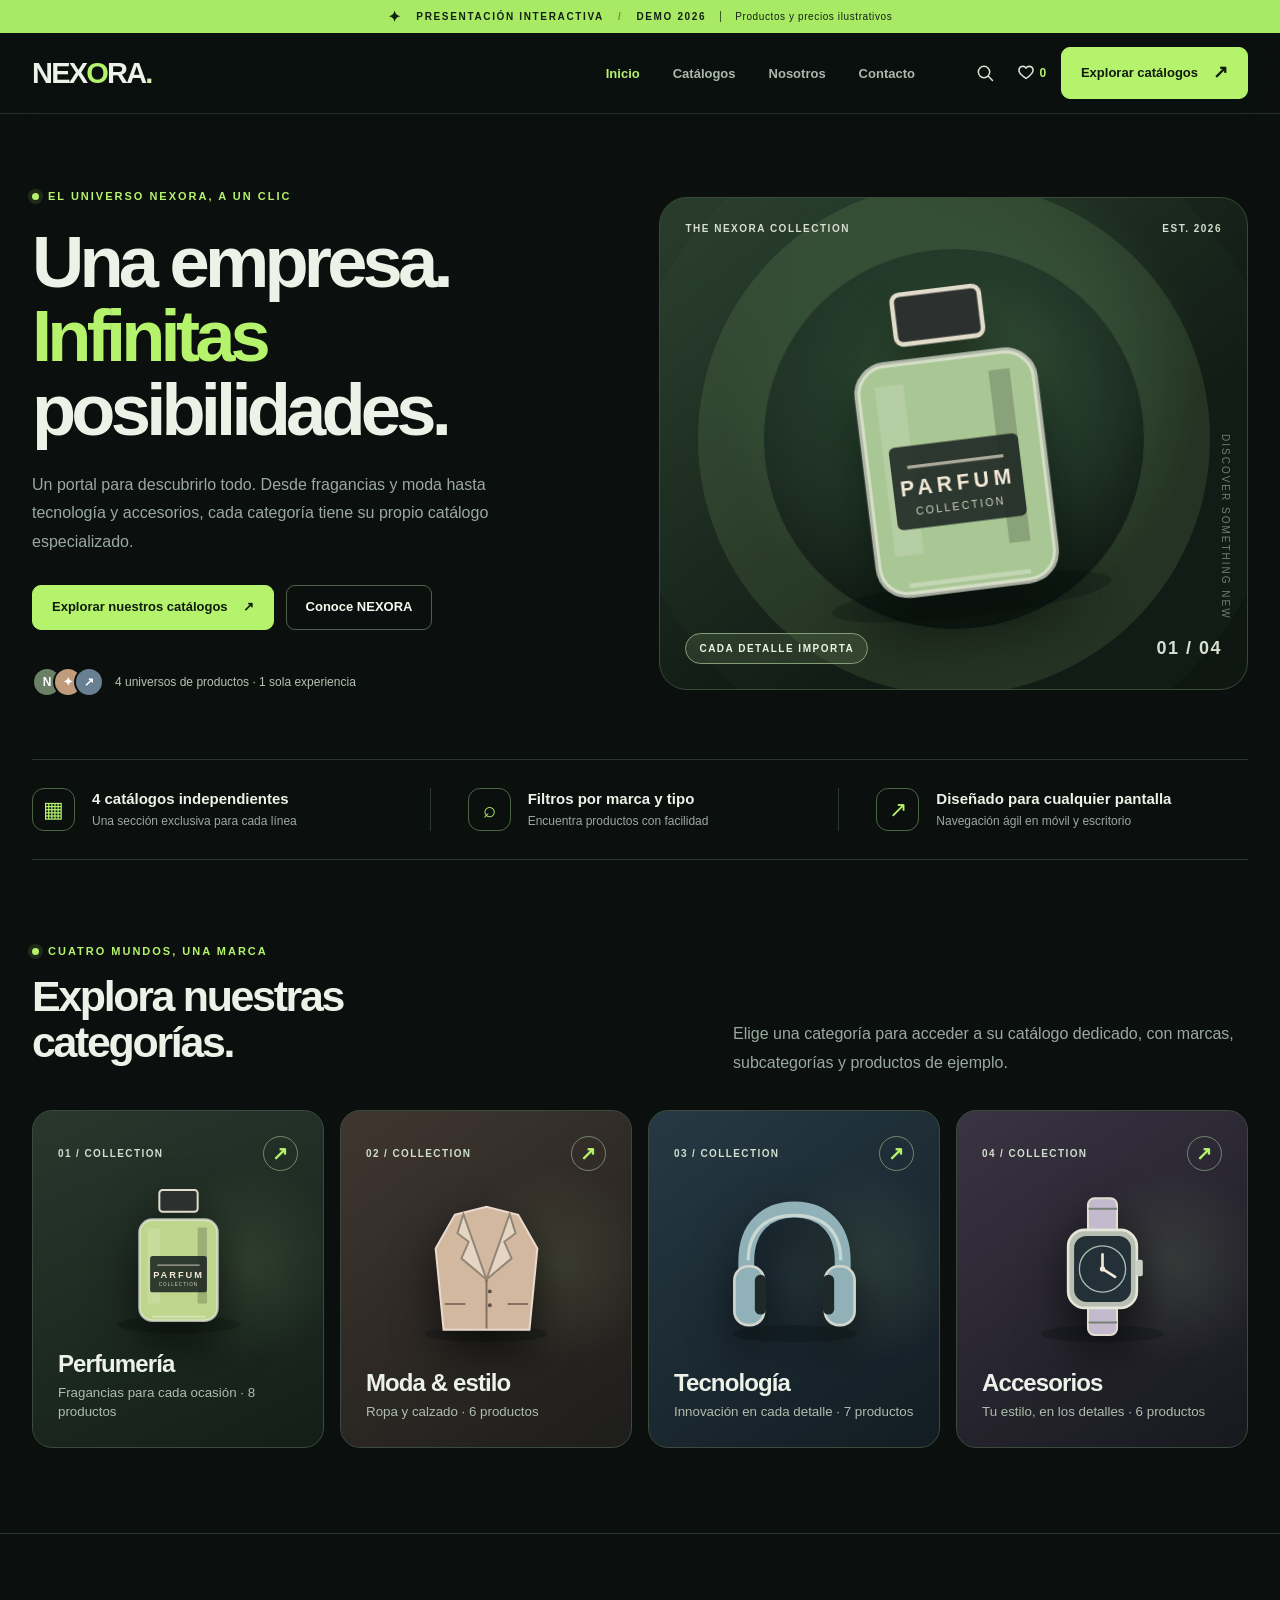
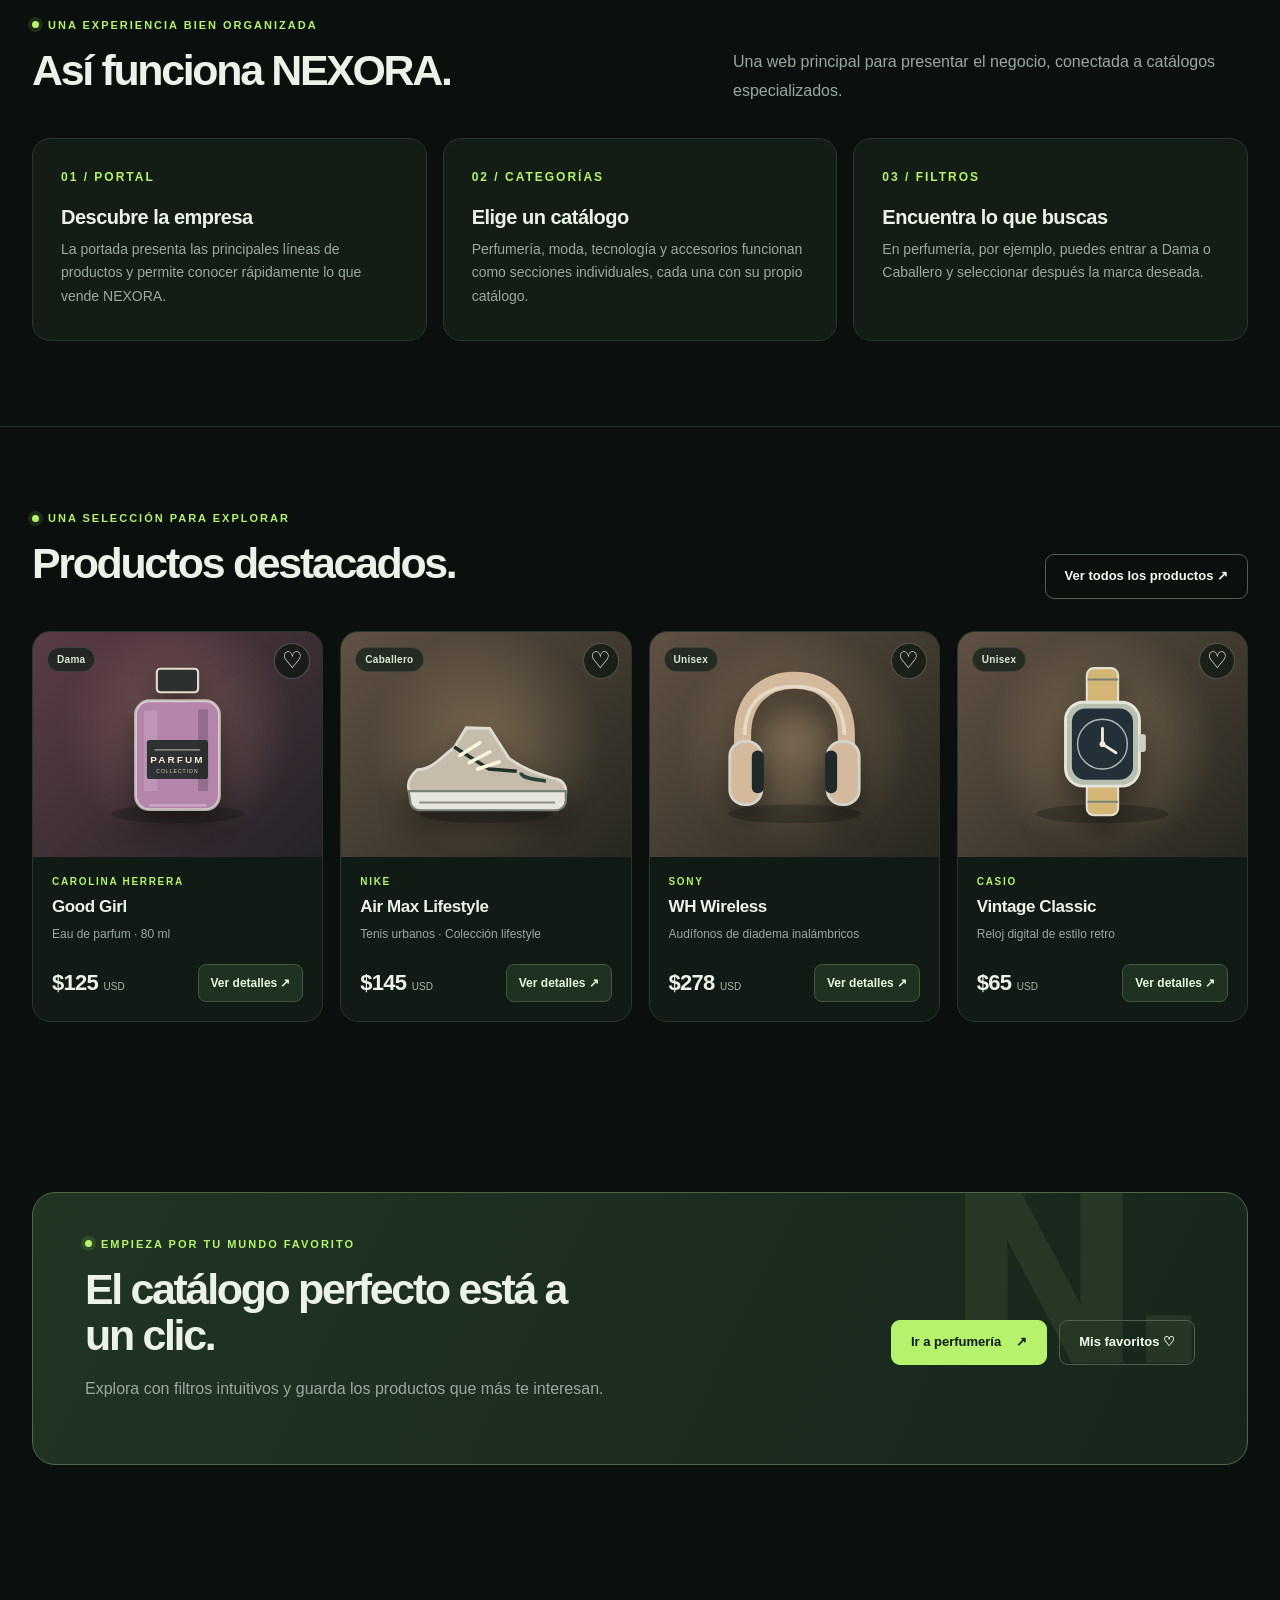
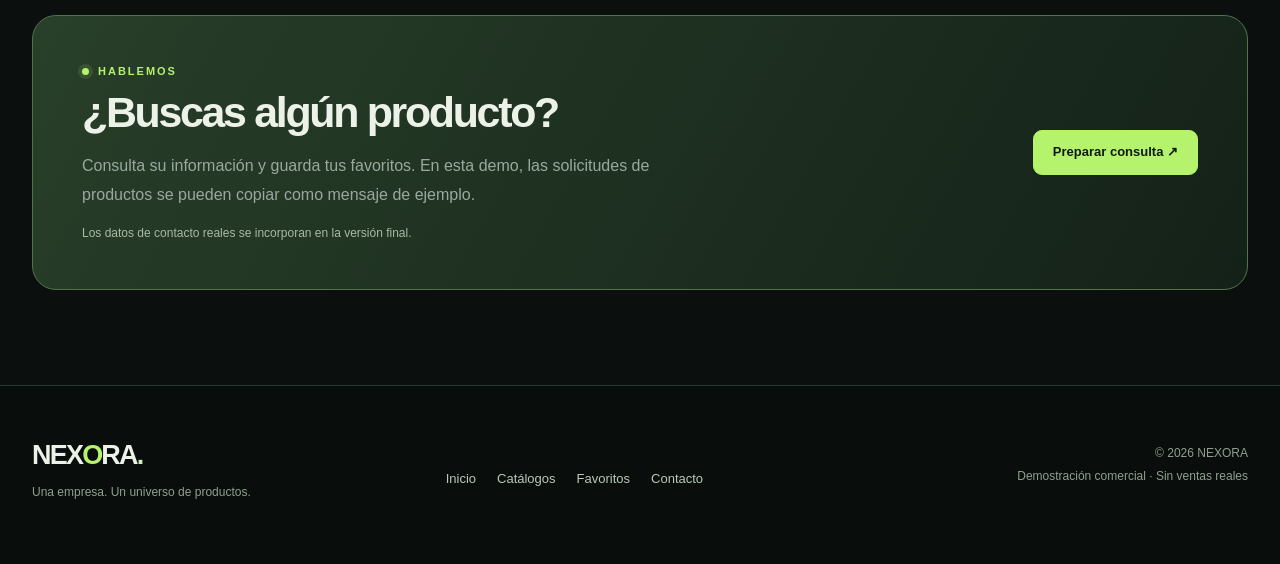
==== index.html @ bff8cf25 "Add files via upload" ====
<!doctype html>
<html lang="es">
<head>
  <meta charset="utf-8" />
  <meta name="viewport" content="width=device-width, initial-scale=1" />
  <meta name="theme-color" content="#0c1110" />
  <meta name="description" content="NEXORA: portal empresarial y catálogos independientes por categoría, marca y público." />
  <title>NEXORA — Portal empresarial y catálogos</title>
  <link rel="stylesheet" href="styles.css" />
</head>
<body>
  <div class="demo-ribbon"><span class="demo-spark">✦</span> PRESENTACIÓN INTERACTIVA <span class="demo-sep">/</span> DEMO 2026 <span class="demo-tag">Productos y precios ilustrativos</span></div>
  <header class="site-header">
    <div class="container header-inner">
      <a class="brand" href="#/inicio" aria-label="Nexora, ir al inicio">NEX<span>O</span>RA<span class="brand-dot">.</span></a>
      <nav class="desktop-nav" aria-label="Navegación principal">
        <a href="#/inicio" data-nav="inicio">Inicio</a>
        <a href="#/inicio/categorias" data-nav="categorias">Catálogos</a>
        <a href="#/inicio/nosotros" data-nav="nosotros">Nosotros</a>
        <a href="#/inicio/contacto" data-nav="contacto">Contacto</a>
      </nav>
      <div class="header-actions">
        <a class="icon-action search-action" href="#/buscar" title="Buscar productos" aria-label="Buscar en todos los catálogos"><svg viewBox="0 0 24 24"><circle cx="10.8" cy="10.8" r="6.8"/><path d="m16 16 5 5"/></svg></a>
        <a class="favorites-action" href="#/favoritos" title="Ver favoritos" aria-label="Ver favoritos"><svg viewBox="0 0 24 24"><path d="M20.5 8.6c0 4.1-8.5 10-8.5 10s-8.5-5.9-8.5-10a4.65 4.65 0 0 1 8.5-2.45 4.65 4.65 0 0 1 8.5 2.45Z"/></svg><span id="favCounter">0</span></a>
        <a class="header-cta" href="#/inicio/categorias">Explorar catálogos <span>↗</span></a>
        <button class="menu-toggle" id="menuToggle" aria-label="Abrir menú" aria-expanded="false"><span></span><span></span><span></span></button>
      </div>
    </div>
    <nav id="mobileNav" class="mobile-nav" aria-label="Menú móvil" hidden>
      <a href="#/inicio">Inicio</a><a href="#/inicio/categorias">Catálogos</a><a href="#/buscar">Buscar productos</a><a href="#/favoritos">Favoritos</a><a href="#/inicio/nosotros">Nosotros</a><a href="#/inicio/contacto">Contacto</a>
    </nav>
  </header>
  <main id="app" aria-live="polite"></main>
  <footer class="site-footer"><div class="container footer-inner"><div><a class="brand footer-brand" href="#/inicio">NEX<span>O</span>RA<span class="brand-dot">.</span></a><p>Una empresa. Un universo de productos.</p></div><div class="footer-links"><a href="#/inicio">Inicio</a><a href="#/inicio/categorias">Catálogos</a><a href="#/favoritos">Favoritos</a><a href="#/inicio/contacto">Contacto</a></div><div class="footer-copy">© 2026 NEXORA<br>Demostración comercial · Sin ventas reales</div></div></footer>
  <div class="modal-backdrop" id="modalBackdrop" hidden><div class="dialog" id="dialog" role="dialog" aria-modal="true" aria-labelledby="modalTitle"><button id="modalClose" class="modal-close" aria-label="Cerrar ventana">×</button><div id="modalContent"></div></div></div>
  <div class="toast" id="toast" role="status" aria-live="polite"></div>
  <script src="app.js"></script>
</body>
</html>
---- styles.css ----
:root{--ink:#edf2e9;--muted:#9aa9a0;--bg:#0b100e;--surface:#111a15;--surface2:#18241c;--border:#29362c;--line:#354335;--lime:#b5f36c;--lime2:#cdfb96;--cream:#e7e3d4;--dark:#07100a;--radius:20px;--shadow:0 25px 70px rgba(0,0,0,.35)}
*{box-sizing:border-box}html{scroll-behavior:smooth}body{margin:0;min-width:300px;background:var(--bg);color:var(--ink);font-family:Inter,ui-sans-serif,-apple-system,BlinkMacSystemFont,"Segoe UI",Arial,sans-serif;-webkit-font-smoothing:antialiased}a{color:inherit;text-decoration:none}button,input,select{font:inherit}button{cursor:pointer}button:focus-visible,a:focus-visible,input:focus-visible,select:focus-visible{outline:2px solid var(--lime);outline-offset:3px}svg{display:block}button{touch-action:manipulation}.container{width:min(100% - 64px,1260px);margin-inline:auto}#app{min-height:64vh}.demo-ribbon{height:33px;display:flex;gap:14px;align-items:center;justify-content:center;font-size:10px;letter-spacing:1.65px;font-weight:800;background:#a9ea64;color:#142016}.demo-spark{font-size:15px}.demo-sep{opacity:.45}.demo-tag{font-weight:500;letter-spacing:.6px;border-left:1px solid #365b21;padding-left:14px}.site-header{position:sticky;top:0;z-index:30;border-bottom:1px solid #233126;background:#0b100ef0;backdrop-filter:blur(24px)}.header-inner{height:80px;display:flex;align-items:center;gap:54px}.brand{font-size:29px;font-weight:900;letter-spacing:-1.8px;white-space:nowrap;line-height:1}.brand span{color:var(--lime)}.brand .brand-dot{color:#d4efb5}.desktop-nav{display:flex;align-items:center;gap:33px;margin-left:auto}.desktop-nav a{font-size:13px;color:#abb8ad;font-weight:590;transition:.2s}.desktop-nav a:hover,.desktop-nav a.active{color:var(--lime)}.header-actions{display:flex;gap:14px;align-items:center}.icon-action,.favorites-action{display:flex;align-items:center;justify-content:center;gap:4px;min-width:32px;height:37px;border:0;background:transparent}.icon-action svg,.favorites-action svg{width:20px;height:20px;fill:none;stroke:#d9e5d6;stroke-width:1.8;stroke-linecap:round;stroke-linejoin:round}.favorites-action span{font-size:12px;color:var(--lime);font-weight:700}.header-cta,.btn{display:inline-flex;align-items:center;justify-content:center;gap:15px;border-radius:9px;background:var(--lime);border:1px solid var(--lime);padding:13px 19px;color:#101a0d;font-size:13px;font-weight:760;transition:transform .2s,background .2s,border-color .2s;line-height:1.3;white-space:nowrap}.header-cta:hover,.btn:hover{transform:translateY(-2px);background:var(--lime2)}.header-cta span{font-size:18px}.btn.dark,.btn.outline{background:transparent;border-color:#51604e;color:#f4faef}.btn.outline:hover,.btn.dark:hover{background:#1c2a20;border-color:#81a661}.btn.small{padding:10px 12px;font-size:12px;gap:8px}.btn.full{width:100%}.menu-toggle{display:none;flex-direction:column;justify-content:center;gap:5px;background:none;border:0;width:38px;height:38px}.menu-toggle span{display:block;background:white;width:21px;height:2px}.mobile-nav{background:#111a15;border-top:1px solid var(--border);padding:6px 20px 18px}.mobile-nav[hidden],.modal-backdrop[hidden]{display:none!important}.mobile-nav a{display:block;padding:13px 10px;border-bottom:1px solid #253127;font-size:14px}
.eyebrow{display:flex;align-items:center;gap:9px;color:var(--lime);font-size:11px;letter-spacing:2px;font-weight:850;text-transform:uppercase}.eyebrow::before{content:"";width:7px;height:7px;border-radius:50%;background:var(--lime);box-shadow:0 0 0 4px #b5f36c1e}.display{font-size:clamp(48px,5.65vw,86px);line-height:1.025;letter-spacing:-4.8px;font-weight:770;margin:23px 0}.display em{font-style:normal;color:var(--lime)}.section-title{font-size:clamp(32px,3.35vw,51px);letter-spacing:-2.3px;line-height:1.07;font-weight:740;margin:17px 0 12px}.copy{color:var(--muted);line-height:1.8;font-size:16px}.btn-row{display:flex;flex-wrap:wrap;gap:12px;margin-top:28px}.section-heading{display:flex;justify-content:space-between;align-items:end;gap:30px;margin-bottom:32px}.section-heading p{max-width:515px;margin:0}.section-spacing{padding:85px 0}.section-divider{border-top:1px solid #26342a}.overline-label{letter-spacing:1.8px;text-transform:uppercase;font-size:10px;color:#b8c9b7;font-weight:800}
.hero{display:grid;grid-template-columns:1fr 1.03fr;gap:56px;align-items:center;min-height:645px;padding:74px 0 60px}.hero-copy .copy{max-width:500px}.hero-proof{display:flex;gap:11px;align-items:center;font-size:12px;color:#b5c3b2;margin-top:37px}.hero-proof .avatars{display:flex;padding-left:9px}.hero-proof .avatars b{display:grid;place-items:center;width:30px;height:30px;border:2px solid var(--bg);border-radius:100%;margin-left:-9px;background:#6c8068;color:white;font-size:12px}.hero-proof .avatars b:nth-child(2){background:#c09c7c}.hero-proof .avatars b:nth-child(3){background:#697f92}.hero-visual{position:relative;height:493px;border:1px solid #3a4a37;border-radius:28px;background:radial-gradient(circle at 51% 39%,#41613f 0,#253c2b 28%,transparent 57%),linear-gradient(143deg,#293d2d,#0e1712 66%);overflow:hidden}.hero-visual::before{content:"";position:absolute;width:380px;height:380px;border:1px solid #90ab7f33;border-radius:100%;left:50%;top:49%;transform:translate(-50%,-50%);box-shadow:0 0 0 65px #9dcc8020,0 0 0 140px #9dcc8007}.hero-toprow,.hero-bottomrow{position:absolute;z-index:3;display:flex;justify-content:space-between;left:25px;right:25px;align-items:center}.hero-toprow{top:25px}.hero-bottomrow{bottom:25px}.hero-toprow span,.hero-bottomrow span{font-size:10px;letter-spacing:1.5px;font-weight:750;color:#d7dfd0}.hero-visual .hero-art{position:absolute;width:74%;height:77%;top:13%;left:13%;filter:drop-shadow(0 29px 28px #0208049e);transform:rotate(-7deg)}.hero-art svg{height:100%;width:100%}.hero-sticker{padding:9px 13px;border-radius:100px;border:1px solid #829e78;background:#5a6f4c50;color:#e8f6e1!important}.hero-num{font-size:18px!important}.hero-vertical{position:absolute;right:16px;top:48%;writing-mode:vertical-rl;font-size:10px;letter-spacing:2px;color:#c3d5bd87}.statsbar{display:grid;grid-template-columns:repeat(3,1fr);border-top:1px solid var(--border);border-bottom:1px solid var(--border);padding:28px 0;gap:10px}.stat-item{display:flex;align-items:center;gap:17px;padding:0 27px;border-right:1px solid var(--border)}.stat-item:first-child{padding-left:0}.stat-item:last-child{border:0}.stat-icon{height:43px;width:43px;border:1px solid #4d6547;border-radius:12px;display:grid;place-items:center;color:var(--lime);font-size:22px;flex-shrink:0}.stat-item strong{display:block;font-size:15px;font-weight:760}.stat-item span{display:block;color:var(--muted);font-size:12px;line-height:1.5;margin-top:5px}
.category-grid{display:grid;grid-template-columns:repeat(4,1fr);gap:16px}.category-card{position:relative;display:flex;flex-direction:column;overflow:hidden;min-height:338px;background:linear-gradient(155deg,#28382d,#131e17);border:1px solid #3b493e;border-radius:20px;text-align:left;padding:25px;color:var(--ink);transition:.25s}.category-card:hover{transform:translateY(-6px);border-color:#88af73;box-shadow:0 16px 35px #0005}.category-card .category-bg{position:absolute;right:-32px;top:46px;width:215px;height:215px;background:radial-gradient(circle,#b0d58b1f,transparent 65%)}.category-card .category-top{display:flex;justify-content:space-between;align-items:center;font-size:10px;letter-spacing:1.4px;color:#d1dfcc;font-weight:750;z-index:1}.category-card .category-top .corner{display:grid;place-items:center;height:35px;width:35px;border-radius:100%;border:1px solid #75866c;font-size:19px;color:var(--lime)}.category-card .category-art{position:relative;display:grid;place-items:center;flex:1;min-height:165px;filter:drop-shadow(0 17px 22px #0009)}.category-art svg{width:95%;max-height:170px;max-width:185px}.category-bottom{position:relative;z-index:1}.category-bottom strong{font-size:24px;letter-spacing:-.9px;display:block}.category-bottom small{color:#aebdad;display:block;margin-top:6px;line-height:1.4}.category-card[data-cat="moda"]{background:linear-gradient(145deg,#403630,#1d1d1b)}.category-card[data-cat="tecnologia"]{background:linear-gradient(145deg,#263944,#121c22)}.category-card[data-cat="accesorios"]{background:linear-gradient(145deg,#3a3343,#17191e)}
.steps-grid{display:grid;grid-template-columns:repeat(3,1fr);gap:16px}.step-card{padding:28px 28px 31px;background:#131d16;border:1px solid var(--border);border-radius:18px}.step-number{font-size:12px;letter-spacing:2px;color:var(--lime);font-weight:800}.step-card h3{font-size:20px;margin:21px 0 9px;letter-spacing:-.5px}.step-card p{color:var(--muted);font-size:14px;line-height:1.7;margin:0}.feature-strip{display:grid;grid-template-columns:1fr 1fr;align-items:center;gap:30px;background:linear-gradient(116deg,#213523,#17251b);border:1px solid #4d6847;border-radius:23px;padding:45px 52px;position:relative;overflow:hidden}.feature-strip::after{content:'N.';position:absolute;right:4%;top:-60px;font-size:250px;font-weight:950;color:#d0ff9213;pointer-events:none}.feature-strip .section-title{max-width:510px;position:relative;z-index:1}.feature-strip .copy{position:relative;z-index:1}.feature-strip .btn-row{position:relative;z-index:1;justify-content:flex-end}
.product-grid{display:grid;grid-template-columns:repeat(4,minmax(0,1fr));gap:17px}.product-card{display:flex;flex-direction:column;min-width:0;background:var(--surface);border:1px solid #27382b;border-radius:18px;overflow:hidden;transition:.22s}.product-card:hover{transform:translateY(-4px);border-color:#658558}.product-visual{position:relative;display:grid;place-items:center;height:225px;background:radial-gradient(circle at 50% 42%,#4f68504a 0%,transparent 58%),linear-gradient(135deg,#26382b,#171f1a);overflow:hidden}.product-visual[data-tone="rose"]{background:radial-gradient(circle at 50% 42%,#bc887e66,transparent 60%),linear-gradient(135deg,#5a3c43,#252329)}.product-visual[data-tone="sand"]{background:radial-gradient(circle at 50% 50%,#dfbb8b55,transparent 63%),linear-gradient(135deg,#605143,#282820)}.product-visual[data-tone="blue"]{background:radial-gradient(circle at 50% 45%,#7dabc366,transparent 60%),linear-gradient(135deg,#344e5f,#1b282f)}.product-visual[data-tone="violet"]{background:radial-gradient(circle at 50% 45%,#b6a0cc66,transparent 60%),linear-gradient(135deg,#4c425e,#24222e)}.product-visual[data-tone="graphite"]{background:radial-gradient(circle at 50% 45%,#8b9b9c55,transparent 60%),linear-gradient(135deg,#3a4545,#1a2223)}.product-visual svg{width:75%;height:79%;filter:drop-shadow(0 14px 14px #0007);transition:transform .25s}.product-card:hover .product-visual svg{transform:scale(1.055) rotate(-2deg)}.product-badge{position:absolute;left:14px;top:15px;padding:6px 9px;border-radius:100px;background:#122019ba;color:#d7e8d1;border:1px solid #cde5b628;font-size:10px;font-weight:720;letter-spacing:.3px}.fav-button{position:absolute;right:12px;top:11px;background:#0c1510b6;color:white;border:1px solid #ffffff3b;width:36px;height:36px;border-radius:50%;display:grid;place-items:center;font-size:23px;line-height:1}.fav-button.active{color:var(--lime);border-color:var(--lime)}.product-details{padding:19px;display:flex;flex-direction:column;flex:1}.brand-label{font-size:10px;letter-spacing:1.7px;text-transform:uppercase;color:var(--lime);font-weight:800}.product-name{font-size:17px;font-weight:760;letter-spacing:-.4px;line-height:1.35;margin:9px 0 6px}.product-meta{font-size:12px;line-height:1.5;color:var(--muted);margin:0 0 15px}.product-bottom{display:flex;gap:12px;align-items:center;justify-content:space-between;margin-top:auto;padding-top:6px}.product-price{font-size:22px;letter-spacing:-.7px;font-weight:800;white-space:nowrap}.product-price small{font-size:10px;color:#a9b7a6;font-weight:500;letter-spacing:0}.detail-button{display:inline-flex;justify-content:center;align-items:center;gap:3px;border:1px solid #42573e;background:#1f3222;border-radius:8px;padding:11px 12px;color:#e5f7da;font-size:12px;font-weight:720}.detail-button:hover{background:#2c442d}
.catalog-layout{padding-top:27px;padding-bottom:90px}.breadcrumb{display:flex;align-items:center;gap:10px;font-size:12px;color:#aebdaa;margin-bottom:27px}.breadcrumb a{color:var(--lime)}.breadcrumb .slash{color:#586759}.catalog-hero{min-height:282px;padding:37px 45px;background:radial-gradient(circle at 78% 44%,#567c4845,transparent 32%),linear-gradient(110deg,#263d2a,#122018);border:1px solid #496447;border-radius:22px;display:flex;gap:22px;justify-content:space-between;align-items:center;overflow:hidden;position:relative}.catalog-hero[data-cat="moda"]{background:radial-gradient(circle at 78% 40%,#be9b7845,transparent 34%),linear-gradient(105deg,#493c36,#171c1a);border-color:#69534c}.catalog-hero[data-cat="tecnologia"]{background:radial-gradient(circle at 78% 40%,#80a8bc44,transparent 34%),linear-gradient(105deg,#2a4652,#151b22);border-color:#46616e}.catalog-hero[data-cat="accesorios"]{background:radial-gradient(circle at 78% 40%,#ada0cc44,transparent 34%),linear-gradient(105deg,#3b354a,#171c21);border-color:#545064}.catalog-hero .section-title{font-size:clamp(35px,4vw,57px);margin:16px 0}.catalog-hero .copy{margin:0;max-width:530px;font-size:14px}.catalog-hero .catalog-art{flex:0 0 33%;display:grid;place-items:center;height:220px;max-width:380px;filter:drop-shadow(0 14px 18px #0009)}.catalog-hero .catalog-art svg{height:100%;width:100%}.catalog-info{display:flex;justify-content:space-between;align-items:center;gap:20px;margin:30px 0 18px}.catalog-info h2{font-size:26px;letter-spacing:-.9px;margin:0}.catalog-info span{font-size:12px;color:var(--muted)}.genre-section{margin-top:31px}.genre-section h3{font-size:13px;letter-spacing:.8px;color:#d1dfcd;text-transform:uppercase;margin:0 0 14px}.genre-links{display:grid;grid-template-columns:repeat(3,1fr);gap:12px}.genre-link{border:1px solid #3d5140;background:#1c2a1f;border-radius:12px;padding:18px 21px;display:flex;align-items:center;justify-content:space-between;transition:.2s}.genre-link:hover{border-color:var(--lime);background:#26392a}.genre-link .big{font-size:17px;font-weight:740}.genre-link span:last-child{color:var(--lime);font-size:20px}.brand-chips{display:flex;gap:9px;flex-wrap:wrap;margin-bottom:29px}.brand-chips button{background:#17241b;border:1px solid #364936;border-radius:100px;padding:10px 15px;font-size:12px;color:#c7d4c5}.brand-chips button:hover,.brand-chips button.selected{border-color:var(--lime);color:var(--lime);background:#263924}.filter-panel{border:1px solid var(--border);background:#131d17;border-radius:16px;padding:21px;margin-bottom:24px}.filters-top{display:flex;justify-content:space-between;align-items:center;gap:10px;margin-bottom:16px}.filters-top strong{font-size:13px;letter-spacing:.25px}.text-button{background:transparent;border:0;color:var(--lime);font-size:12px;font-weight:760;padding:5px}.chip-row{display:flex;flex-wrap:wrap;gap:8px;margin-bottom:17px}.filter-chip{color:#c5d5c7;background:#1c2a20;border:1px solid #3b4c3e;border-radius:100px;padding:9px 16px;font-size:12px;font-weight:660}.filter-chip.active{background:var(--lime);color:#152113;border-color:var(--lime)}.filter-inputs{display:grid;grid-template-columns:minmax(190px,1.5fr) minmax(140px,1fr) minmax(145px,1fr) minmax(140px,1fr);gap:11px}.field{display:flex;flex-direction:column;gap:8px;min-width:0}.field label{font-size:10px;font-weight:800;letter-spacing:1.2px;text-transform:uppercase;color:#9eafa1}.field input,.field select{height:43px;padding:0 13px;min-width:0;width:100%;background:#0d1610;border:1px solid #344837;border-radius:9px;color:#f3f9f1;font-size:13px;outline:none}.field input:focus,.field select:focus{border-color:var(--lime)}.field input::placeholder{color:#78897a}.result-header{display:flex;align-items:center;justify-content:space-between;gap:15px;margin:25px 0 18px;font-size:13px;color:var(--muted)}.result-header strong{color:#e0f4d7}.result-header .label-preview{font-size:11px;letter-spacing:1px;text-transform:uppercase;color:#aebda7}.empty-state{grid-column:1/-1;text-align:center;border:1px dashed #4b6249;background:#131c16;border-radius:16px;padding:55px 25px}.empty-state .empty-icon{font-size:34px;color:var(--lime)}.empty-state h3{font-size:23px}.empty-state p{color:var(--muted);max-width:470px;margin:9px auto 23px;line-height:1.7}
.search-intro,.favs-intro{padding:48px 0 28px}.search-intro .section-title,.favs-intro .section-title{max-width:770px}.single-filter{max-width:600px;margin:27px 0 12px}.favorites-empty{margin-top:30px}.contact-block{padding:65px 0 95px}.contact-feature{background:linear-gradient(120deg,#283f29,#142118);border:1px solid #50734c;border-radius:24px;padding:49px;display:grid;grid-template-columns:1fr auto;align-items:center;gap:30px}.contact-feature .copy{max-width:600px}.contact-feature .section-title{margin-top:13px}.contact-footnote{margin-top:15px;font-size:12px;color:#a9b9a4}
.site-footer{background:#090d0b;border-top:1px solid var(--border);padding:56px 0 48px}.footer-inner{display:grid;grid-template-columns:1fr 1fr 1fr;gap:25px}.footer-brand{font-size:27px}.footer-inner p,.footer-copy{font-size:12px;color:#8fa091;line-height:1.9}.footer-links{display:flex;flex-wrap:wrap;gap:21px;align-content:center}.footer-links a{font-size:13px;color:#b9c9b7}.footer-links a:hover{color:var(--lime)}.footer-copy{text-align:right}
.modal-backdrop{position:fixed;inset:0;display:grid;place-items:center;background:rgba(0,0,0,.78);backdrop-filter:blur(8px);z-index:70;padding:20px}.dialog{position:relative;width:min(100%,760px);max-height:min(89vh,850px);overflow-y:auto;border-radius:22px;border:1px solid #526e4f;background:#152018;box-shadow:var(--shadow);padding:34px}.modal-close{position:absolute;top:12px;right:15px;border:0;background:#293e2b;color:white;border-radius:100%;font-size:24px;width:36px;height:36px;z-index:2}.modal-product{display:grid;grid-template-columns:1fr 1.1fr;gap:32px;align-items:center}.modal-product .product-visual{height:330px;border-radius:16px}.modal-product h2,.inquiry-modal h2{font-size:31px;letter-spacing:-1.2px;line-height:1.17;margin:12px 0}.modal-product .modal-price{font-size:30px;font-weight:850;margin:19px 0 13px}.modal-product .copy{font-size:13px}.modal-meta{font-size:13px;color:#c4d0c1;line-height:2}.modal-actions{display:flex;flex-wrap:wrap;gap:10px}.inquiry-modal{max-width:610px}.message-box{white-space:pre-line;background:#0c1610;border:1px solid #3c523e;padding:20px;border-radius:11px;color:#e4efe1;font-size:14px;line-height:1.7;margin:23px 0}.note{color:#9aa99c;font-size:12px;line-height:1.6}.toast{position:fixed;bottom:24px;left:50%;transform:translate(-50%,20px);background:#c3f58f;color:#1c2a12;font-size:13px;font-weight:750;padding:13px 20px;border-radius:10px;z-index:99;box-shadow:0 15px 36px #0008;opacity:0;pointer-events:none;transition:.25s;max-width:90vw;text-align:center}.toast.show{opacity:1;transform:translate(-50%,0)}
@media(max-width:1080px){.container{width:min(100% - 42px,1260px)}.header-inner{gap:24px}.desktop-nav{gap:17px}.hero{gap:28px}.hero-visual{height:425px}.category-grid{grid-template-columns:repeat(2,1fr)}.category-card{min-height:315px}.product-grid{grid-template-columns:repeat(3,minmax(0,1fr))}.filter-inputs{grid-template-columns:repeat(2,minmax(0,1fr))}}
@media(max-width:770px){.demo-ribbon{letter-spacing:1px;gap:9px}.demo-tag{display:none}.container{width:min(100% - 32px,1260px)}.header-inner{height:64px;gap:14px}.brand{font-size:25px}.desktop-nav,.header-cta{display:none}.header-actions{margin-left:auto;gap:11px}.menu-toggle{display:flex}.hero{grid-template-columns:1fr;padding:55px 0 40px;gap:35px;min-height:0}.display{font-size:clamp(48px,8vw,74px);letter-spacing:-2.9px}.hero-visual{height:345px}.hero-visual .hero-art{height:79%;width:66%;left:17%;top:12%}.hero-proof{margin-top:25px}.statsbar{grid-template-columns:1fr;gap:0;padding:7px 0}.stat-item{padding:13px 0;border-right:0;border-bottom:1px solid var(--border)}.stat-item:last-child{border-bottom:0}.section-spacing{padding:61px 0}.steps-grid{grid-template-columns:1fr}.section-heading{align-items:start;flex-direction:column;gap:8px}.product-grid{grid-template-columns:repeat(2,minmax(0,1fr))}.feature-strip{grid-template-columns:1fr;padding:31px}.feature-strip .btn-row{justify-content:flex-start}.catalog-hero{padding:30px 29px;min-height:260px}.catalog-hero .catalog-art{flex-basis:32%;height:160px}.genre-links{grid-template-columns:repeat(3,1fr)}.genre-link{padding:15px}.genre-link .big{font-size:14px}.footer-inner{grid-template-columns:1fr 1fr}.footer-copy{text-align:left}.contact-feature{grid-template-columns:1fr;padding:32px}.modal-product{gap:18px;grid-template-columns:1fr 1fr}}
@media(max-width:510px){.demo-ribbon{height:30px;font-size:9px}.header-actions .search-action{display:none}.hero{padding-top:46px}.display{font-size:clamp(42px,11vw,58px);letter-spacing:-2.6px}.hero .copy{font-size:14px}.hero-visual{height:300px;border-radius:19px}.hero-visual .hero-art{width:79%;left:11%}.hero-sticker{font-size:9px!important;padding:7px}.section-title{letter-spacing:-1.5px;font-size:32px}.category-grid{gap:10px}.category-card{padding:15px;min-height:255px;border-radius:14px}.category-card .category-art{min-height:132px}.category-art svg{max-height:132px}.category-bottom strong{font-size:19px}.category-bottom small{font-size:11px}.category-card .category-top{font-size:9px}.category-card .category-top .corner{height:29px;width:29px}.product-grid{gap:9px}.product-card{border-radius:13px}.product-visual{height:160px}.product-visual svg{width:83%;height:79%}.product-badge{left:8px;top:9px;font-size:9px;padding:5px 7px}.fav-button{right:8px;top:8px;width:30px;height:30px;font-size:18px}.product-details{padding:12px}.product-name{font-size:14px;min-height:38px}.product-meta{font-size:11px;min-height:32px}.product-price{font-size:17px}.product-price small{font-size:9px}.product-bottom{align-items:stretch;flex-direction:column;gap:8px}.detail-button{padding:9px}.catalog-layout{padding-top:20px;padding-bottom:58px}.breadcrumb{margin-bottom:19px}.catalog-hero{min-height:210px;padding:22px;gap:5px}.catalog-hero .section-title{font-size:33px;letter-spacing:-1.5px}.catalog-hero .copy{font-size:12px;line-height:1.6}.catalog-hero .catalog-art{height:120px;flex-basis:27%}.genre-links{grid-template-columns:1fr;gap:7px}.genre-link{padding:12px 16px}.filter-panel{padding:14px}.filter-inputs{gap:10px}.field input,.field select{font-size:12px;padding:0 9px}.chip-row{gap:6px}.filter-chip{padding:8px 11px;font-size:11px}.brand-chips{gap:6px}.brand-chips button{padding:9px 11px;font-size:11px}.dialog{padding:20px;max-height:90vh}.modal-product{grid-template-columns:1fr;gap:13px}.modal-product .product-visual{height:205px}.modal-product h2{font-size:26px}.modal-actions .btn{width:100%}.footer-inner{grid-template-columns:1fr;gap:16px}.footer-links{gap:15px}}
@media(prefers-reduced-motion:reduce){*,*::before,*::after{scroll-behavior:auto!important;animation-duration:.01ms!important;transition-duration:.01ms!important}}
/* En pantallas estrechas, los tres controles de perfumería deben apilarse sin desbordarse. */
@media(max-width:510px){.filter-inputs[style]{grid-template-columns:repeat(2,minmax(0,1fr))!important}.filter-inputs[style] .field:first-child{grid-column:1/-1}.catalog-info{align-items:flex-start}.catalog-info h2{flex:1}.catalog-info span{max-width:120px;text-align:right}.catalog-hero .catalog-art{min-width:95px}}
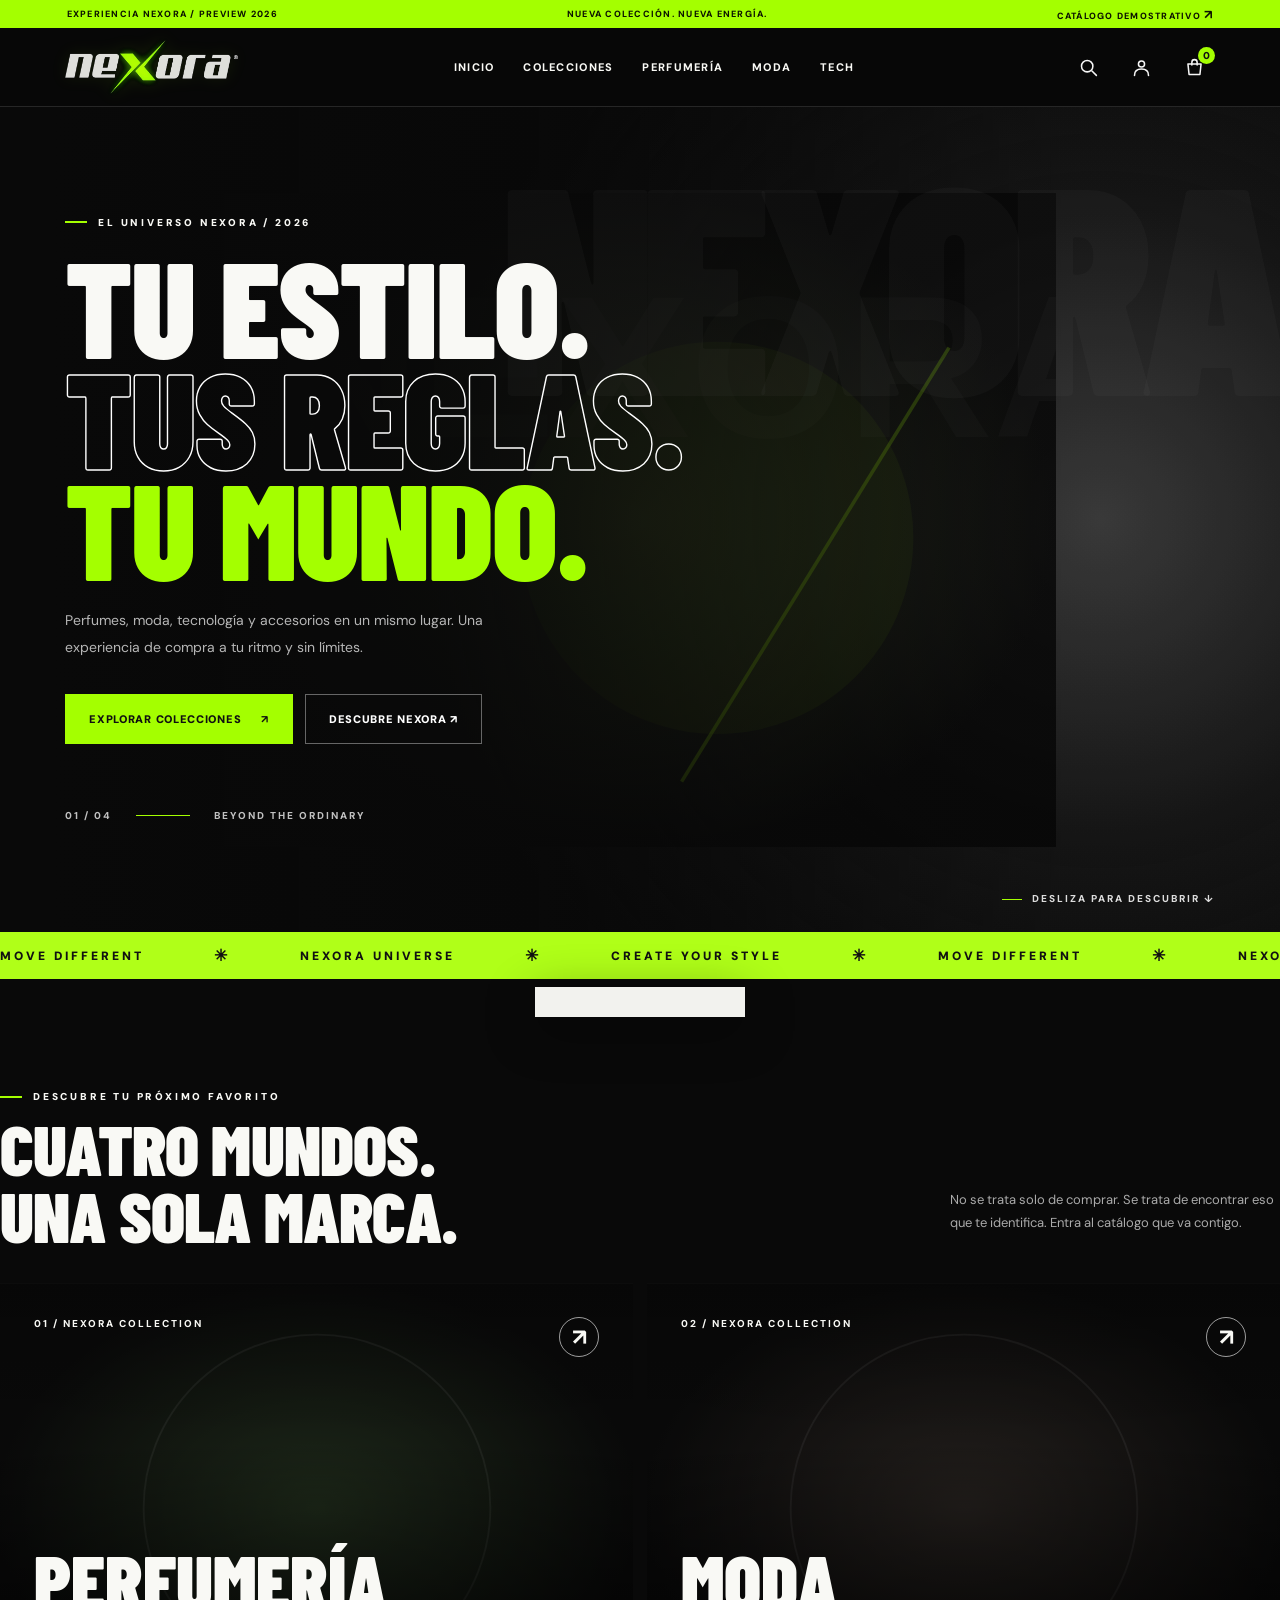
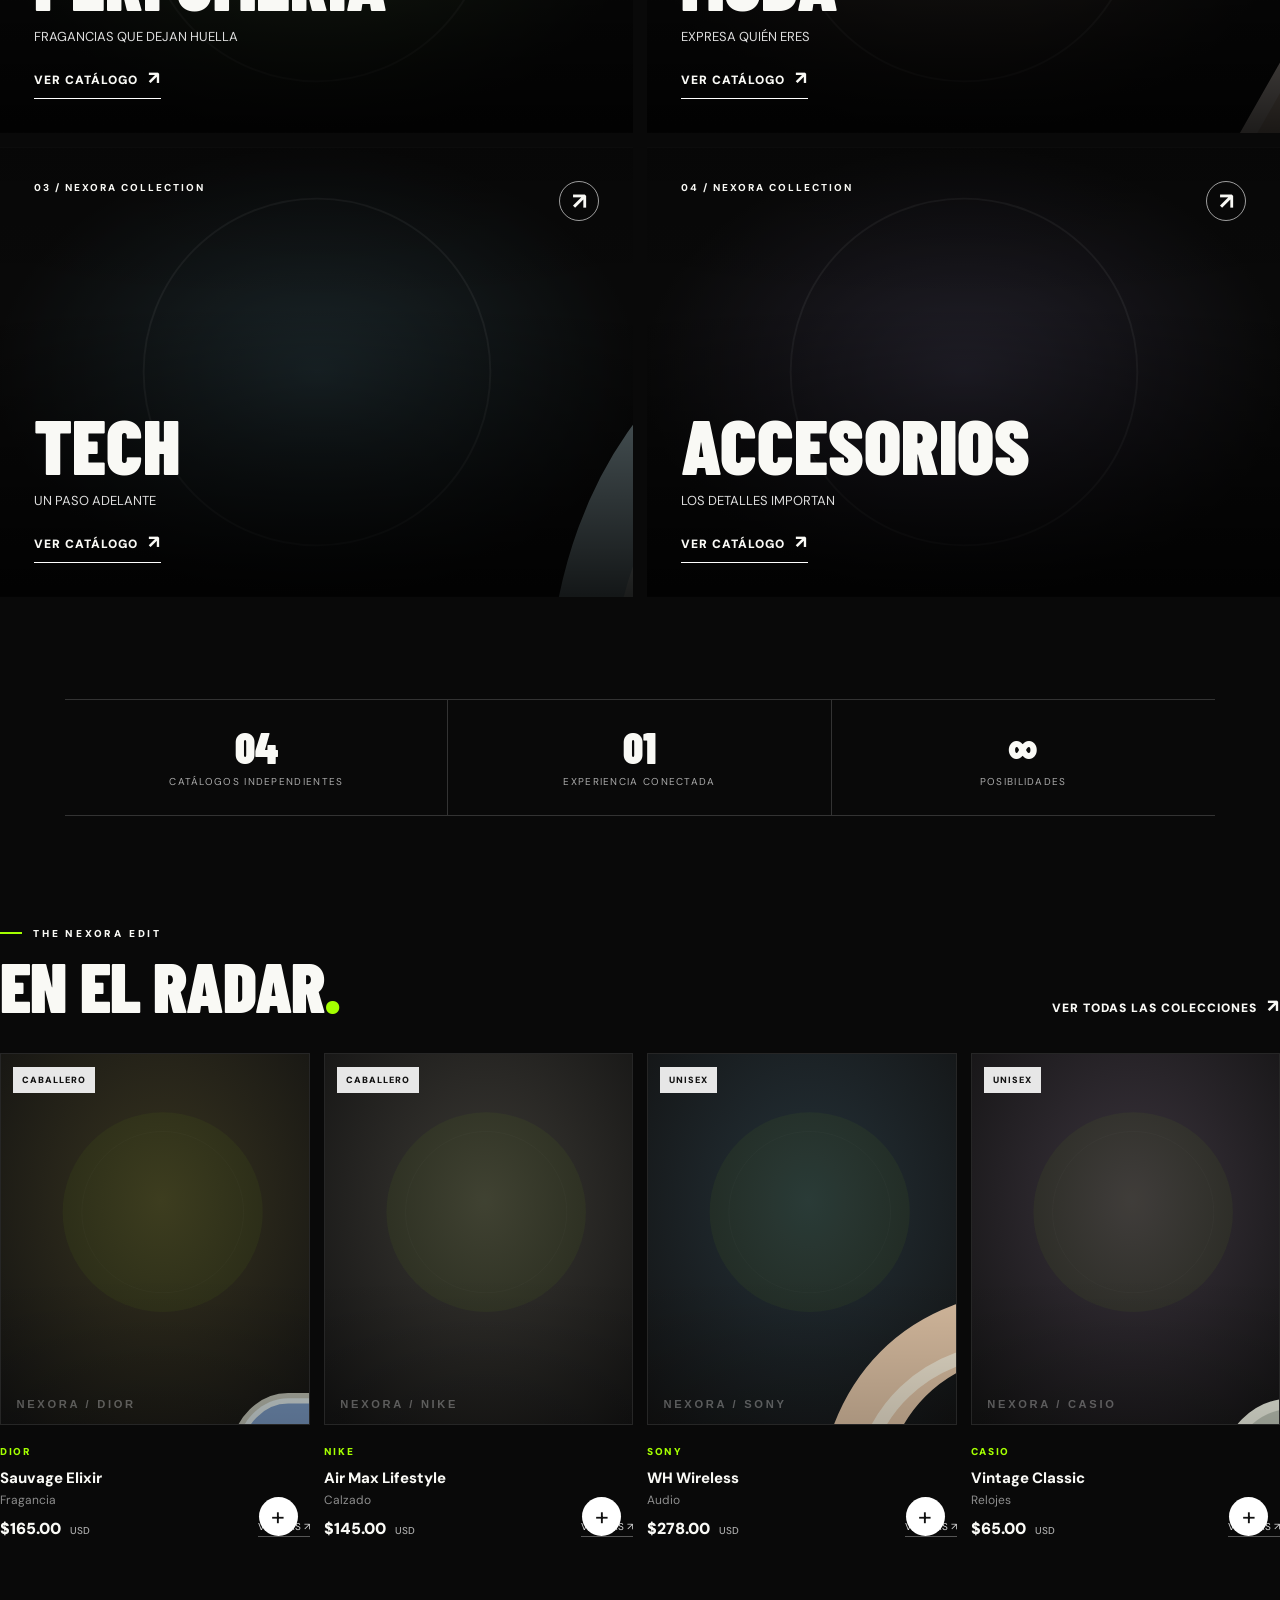
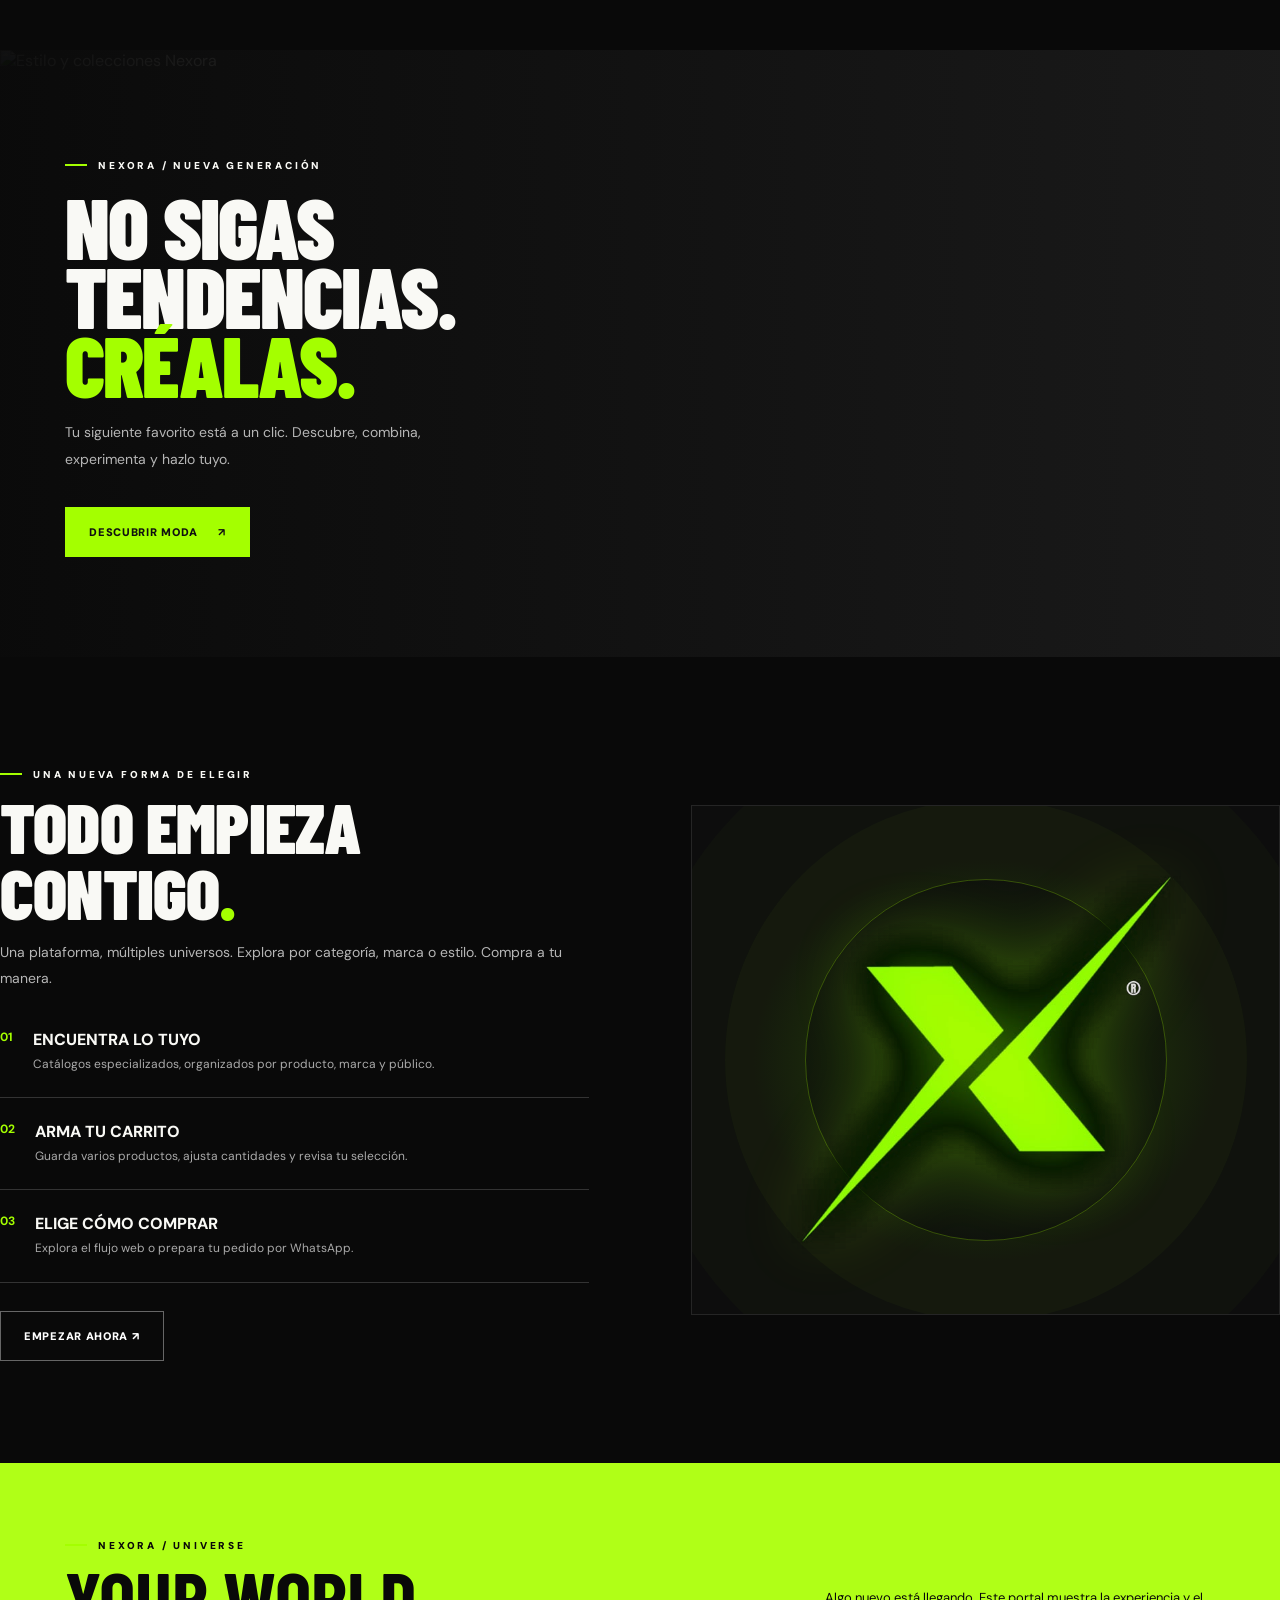
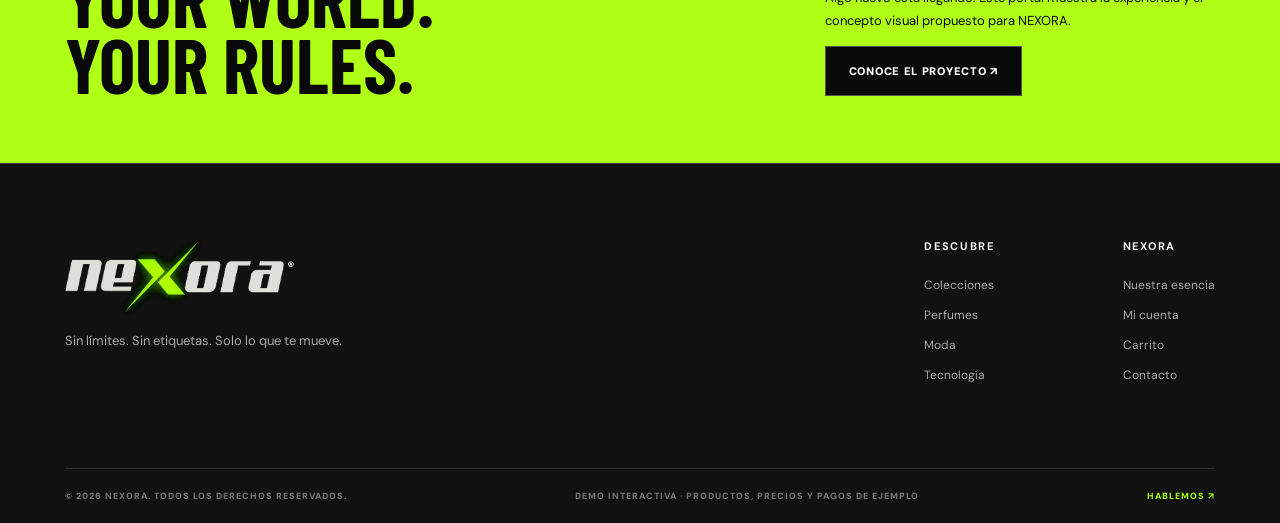
==== commit a0eee532: "Add files via upload" ====
--- a/index.html
+++ b/index.html
@@ -1,39 +1,19 @@
 <!doctype html>
-<html lang="es">
-<head>
-  <meta charset="utf-8" />
-  <meta name="viewport" content="width=device-width, initial-scale=1" />
-  <meta name="theme-color" content="#0c1110" />
-  <meta name="description" content="NEXORA: portal empresarial y catálogos independientes por categoría, marca y público." />
-  <title>NEXORA — Portal empresarial y catálogos</title>
-  <link rel="stylesheet" href="styles.css" />
-</head>
-<body>
-  <div class="demo-ribbon"><span class="demo-spark">✦</span> PRESENTACIÓN INTERACTIVA <span class="demo-sep">/</span> DEMO 2026 <span class="demo-tag">Productos y precios ilustrativos</span></div>
-  <header class="site-header">
-    <div class="container header-inner">
-      <a class="brand" href="#/inicio" aria-label="Nexora, ir al inicio">NEX<span>O</span>RA<span class="brand-dot">.</span></a>
-      <nav class="desktop-nav" aria-label="Navegación principal">
-        <a href="#/inicio" data-nav="inicio">Inicio</a>
-        <a href="#/inicio/categorias" data-nav="categorias">Catálogos</a>
-        <a href="#/inicio/nosotros" data-nav="nosotros">Nosotros</a>
-        <a href="#/inicio/contacto" data-nav="contacto">Contacto</a>
-      </nav>
-      <div class="header-actions">
-        <a class="icon-action search-action" href="#/buscar" title="Buscar productos" aria-label="Buscar en todos los catálogos"><svg viewBox="0 0 24 24"><circle cx="10.8" cy="10.8" r="6.8"/><path d="m16 16 5 5"/></svg></a>
-        <a class="favorites-action" href="#/favoritos" title="Ver favoritos" aria-label="Ver favoritos"><svg viewBox="0 0 24 24"><path d="M20.5 8.6c0 4.1-8.5 10-8.5 10s-8.5-5.9-8.5-10a4.65 4.65 0 0 1 8.5-2.45 4.65 4.65 0 0 1 8.5 2.45Z"/></svg><span id="favCounter">0</span></a>
-        <a class="header-cta" href="#/inicio/categorias">Explorar catálogos <span>↗</span></a>
-        <button class="menu-toggle" id="menuToggle" aria-label="Abrir menú" aria-expanded="false"><span></span><span></span><span></span></button>
-      </div>
-    </div>
-    <nav id="mobileNav" class="mobile-nav" aria-label="Menú móvil" hidden>
-      <a href="#/inicio">Inicio</a><a href="#/inicio/categorias">Catálogos</a><a href="#/buscar">Buscar productos</a><a href="#/favoritos">Favoritos</a><a href="#/inicio/nosotros">Nosotros</a><a href="#/inicio/contacto">Contacto</a>
-    </nav>
-  </header>
-  <main id="app" aria-live="polite"></main>
-  <footer class="site-footer"><div class="container footer-inner"><div><a class="brand footer-brand" href="#/inicio">NEX<span>O</span>RA<span class="brand-dot">.</span></a><p>Una empresa. Un universo de productos.</p></div><div class="footer-links"><a href="#/inicio">Inicio</a><a href="#/inicio/categorias">Catálogos</a><a href="#/favoritos">Favoritos</a><a href="#/inicio/contacto">Contacto</a></div><div class="footer-copy">© 2026 NEXORA<br>Demostración comercial · Sin ventas reales</div></div></footer>
-  <div class="modal-backdrop" id="modalBackdrop" hidden><div class="dialog" id="dialog" role="dialog" aria-modal="true" aria-labelledby="modalTitle"><button id="modalClose" class="modal-close" aria-label="Cerrar ventana">×</button><div id="modalContent"></div></div></div>
-  <div class="toast" id="toast" role="status" aria-live="polite"></div>
-  <script src="app.js"></script>
-</body>
-</html>
+<html lang="es"><head>
+<meta charset="UTF-8"><meta name="viewport" content="width=device-width, initial-scale=1"><meta name="theme-color" content="#080808">
+<meta name="description" content="NEXORA · Un universo de productos. Perfumería, moda, tecnología y accesorios en una experiencia premium.">
+<meta property="og:title" content="NEXORA | Un universo. Tu estilo."><meta property="og:description" content="Explora nuestras colecciones y catálogos especializados.">
+<link rel="icon" href="assets/favicon.png" type="image/png"><link rel="preconnect" href="https://fonts.googleapis.com"><link rel="preconnect" href="https://fonts.gstatic.com" crossorigin>
+<link href="https://fonts.googleapis.com/css2?family=Barlow+Condensed:wght@500;600;700;800;900&family=DM+Sans:wght@400;500;600;700;800&display=swap" rel="stylesheet">
+<link rel="stylesheet" href="/styles.css"><title>NEXORA | Beyond the Ordinary</title>
+</head><body>
+<div class="announcement"><span>EXPERIENCIA NEXORA / PREVIEW 2026</span><span class="announcement-center">NUEVA COLECCIÓN. NUEVA ENERGÍA.</span><span>CATÁLOGO DEMOSTRATIVO <b>↗</b></span></div>
+<header class="header" id="header"><div class="header-layout shell"><a class="logo-link" href="#/" aria-label="Nexora inicio"><img src="assets/nexora-logo.png" alt="NEXORA" class="main-logo"></a>
+<nav class="desktop-nav" aria-label="Navegación"><a href="#/">INICIO</a><a href="#/colecciones">COLECCIONES</a><a href="#/catalogo/perfumes">PERFUMERÍA</a><a href="#/catalogo/moda">MODA</a><a href="#/catalogo/tecnologia">TECH</a></nav>
+<div class="header-actions"><button class="icon-btn" data-action="search" aria-label="Buscar productos" title="Buscar"><svg viewBox="0 0 24 24"><circle cx="10.5" cy="10.5" r="6.5"/><path d="m16 16 5 5"/></svg></button><button class="icon-btn" data-action="account" aria-label="Mi cuenta" title="Mi cuenta"><svg viewBox="0 0 24 24"><circle cx="12" cy="8" r="3.5"/><path d="M4 21c0-5 3.5-7.2 8-7.2s8 2.2 8 7.2"/></svg></button><button class="icon-btn bag-btn" data-action="cart" aria-label="Abrir carrito" title="Carrito"><svg viewBox="0 0 24 24"><path d="M4.5 8h15l-1.3 12H5.8L4.5 8Z"/><path d="M9 9V6a3 3 0 0 1 6 0v3"/></svg><span class="cart-count" id="cartCount">0</span></button><button class="icon-btn mobile-trigger" data-action="menu" aria-label="Abrir menú"><svg viewBox="0 0 24 24"><path d="M3 7h18M3 12h18M3 17h18"/></svg></button></div></div>
+<div class="mobile-menu" id="mobileMenu" hidden><a href="#/">INICIO</a><a href="#/colecciones">COLECCIONES</a><a href="#/catalogo/perfumes">PERFUMERÍA</a><a href="#/catalogo/moda">MODA</a><a href="#/catalogo/tecnologia">TECH</a><a href="#/catalogo/accesorios">ACCESORIOS</a><a href="#/cuenta">MI CUENTA</a></div></header>
+<main id="app" tabindex="-1"></main>
+<footer class="footer"><div class="shell"><div class="footer-top"><div><img class="footer-logo" src="assets/nexora-logo.png" alt="Nexora"><p>Sin límites. Sin etiquetas. Solo lo que te mueve.</p></div><div class="footer-links"><div><b>DESCUBRE</b><a href="#/colecciones">Colecciones</a><a href="#/catalogo/perfumes">Perfumes</a><a href="#/catalogo/moda">Moda</a><a href="#/catalogo/tecnologia">Tecnología</a></div><div><b>NEXORA</b><a href="#/sobre-nosotros">Nuestra esencia</a><a href="#/cuenta">Mi cuenta</a><a href="#/carrito">Carrito</a><a href="#/contacto">Contacto</a></div></div></div><div class="footer-bottom"><span>© 2026 NEXORA. TODOS LOS DERECHOS RESERVADOS.</span><span>DEMO INTERACTIVA · PRODUCTOS, PRECIOS Y PAGOS DE EJEMPLO</span><a href="#/contacto">HABLEMOS ↗</a></div></div></footer>
+<div class="overlay" id="overlay" hidden></div><aside class="drawer" id="drawer" aria-modal="true" role="dialog" aria-label="Panel" aria-hidden="true"><div id="drawerContent"></div></aside>
+<div id="toast" class="toast" role="status" aria-live="polite"></div>
+<script src="/app.js" defer></script></body></html>
--- a/styles.css
+++ b/styles.css
@@ -1,17 +1,15 @@
-:root{--ink:#edf2e9;--muted:#9aa9a0;--bg:#0b100e;--surface:#111a15;--surface2:#18241c;--border:#29362c;--line:#354335;--lime:#b5f36c;--lime2:#cdfb96;--cream:#e7e3d4;--dark:#07100a;--radius:20px;--shadow:0 25px 70px rgba(0,0,0,.35)}
-*{box-sizing:border-box}html{scroll-behavior:smooth}body{margin:0;min-width:300px;background:var(--bg);color:var(--ink);font-family:Inter,ui-sans-serif,-apple-system,BlinkMacSystemFont,"Segoe UI",Arial,sans-serif;-webkit-font-smoothing:antialiased}a{color:inherit;text-decoration:none}button,input,select{font:inherit}button{cursor:pointer}button:focus-visible,a:focus-visible,input:focus-visible,select:focus-visible{outline:2px solid var(--lime);outline-offset:3px}svg{display:block}button{touch-action:manipulation}.container{width:min(100% - 64px,1260px);margin-inline:auto}#app{min-height:64vh}.demo-ribbon{height:33px;display:flex;gap:14px;align-items:center;justify-content:center;font-size:10px;letter-spacing:1.65px;font-weight:800;background:#a9ea64;color:#142016}.demo-spark{font-size:15px}.demo-sep{opacity:.45}.demo-tag{font-weight:500;letter-spacing:.6px;border-left:1px solid #365b21;padding-left:14px}.site-header{position:sticky;top:0;z-index:30;border-bottom:1px solid #233126;background:#0b100ef0;backdrop-filter:blur(24px)}.header-inner{height:80px;display:flex;align-items:center;gap:54px}.brand{font-size:29px;font-weight:900;letter-spacing:-1.8px;white-space:nowrap;line-height:1}.brand span{color:var(--lime)}.brand .brand-dot{color:#d4efb5}.desktop-nav{display:flex;align-items:center;gap:33px;margin-left:auto}.desktop-nav a{font-size:13px;color:#abb8ad;font-weight:590;transition:.2s}.desktop-nav a:hover,.desktop-nav a.active{color:var(--lime)}.header-actions{display:flex;gap:14px;align-items:center}.icon-action,.favorites-action{display:flex;align-items:center;justify-content:center;gap:4px;min-width:32px;height:37px;border:0;background:transparent}.icon-action svg,.favorites-action svg{width:20px;height:20px;fill:none;stroke:#d9e5d6;stroke-width:1.8;stroke-linecap:round;stroke-linejoin:round}.favorites-action span{font-size:12px;color:var(--lime);font-weight:700}.header-cta,.btn{display:inline-flex;align-items:center;justify-content:center;gap:15px;border-radius:9px;background:var(--lime);border:1px solid var(--lime);padding:13px 19px;color:#101a0d;font-size:13px;font-weight:760;transition:transform .2s,background .2s,border-color .2s;line-height:1.3;white-space:nowrap}.header-cta:hover,.btn:hover{transform:translateY(-2px);background:var(--lime2)}.header-cta span{font-size:18px}.btn.dark,.btn.outline{background:transparent;border-color:#51604e;color:#f4faef}.btn.outline:hover,.btn.dark:hover{background:#1c2a20;border-color:#81a661}.btn.small{padding:10px 12px;font-size:12px;gap:8px}.btn.full{width:100%}.menu-toggle{display:none;flex-direction:column;justify-content:center;gap:5px;background:none;border:0;width:38px;height:38px}.menu-toggle span{display:block;background:white;width:21px;height:2px}.mobile-nav{background:#111a15;border-top:1px solid var(--border);padding:6px 20px 18px}.mobile-nav[hidden],.modal-backdrop[hidden]{display:none!important}.mobile-nav a{display:block;padding:13px 10px;border-bottom:1px solid #253127;font-size:14px}
-.eyebrow{display:flex;align-items:center;gap:9px;color:var(--lime);font-size:11px;letter-spacing:2px;font-weight:850;text-transform:uppercase}.eyebrow::before{content:"";width:7px;height:7px;border-radius:50%;background:var(--lime);box-shadow:0 0 0 4px #b5f36c1e}.display{font-size:clamp(48px,5.65vw,86px);line-height:1.025;letter-spacing:-4.8px;font-weight:770;margin:23px 0}.display em{font-style:normal;color:var(--lime)}.section-title{font-size:clamp(32px,3.35vw,51px);letter-spacing:-2.3px;line-height:1.07;font-weight:740;margin:17px 0 12px}.copy{color:var(--muted);line-height:1.8;font-size:16px}.btn-row{display:flex;flex-wrap:wrap;gap:12px;margin-top:28px}.section-heading{display:flex;justify-content:space-between;align-items:end;gap:30px;margin-bottom:32px}.section-heading p{max-width:515px;margin:0}.section-spacing{padding:85px 0}.section-divider{border-top:1px solid #26342a}.overline-label{letter-spacing:1.8px;text-transform:uppercase;font-size:10px;color:#b8c9b7;font-weight:800}
-.hero{display:grid;grid-template-columns:1fr 1.03fr;gap:56px;align-items:center;min-height:645px;padding:74px 0 60px}.hero-copy .copy{max-width:500px}.hero-proof{display:flex;gap:11px;align-items:center;font-size:12px;color:#b5c3b2;margin-top:37px}.hero-proof .avatars{display:flex;padding-left:9px}.hero-proof .avatars b{display:grid;place-items:center;width:30px;height:30px;border:2px solid var(--bg);border-radius:100%;margin-left:-9px;background:#6c8068;color:white;font-size:12px}.hero-proof .avatars b:nth-child(2){background:#c09c7c}.hero-proof .avatars b:nth-child(3){background:#697f92}.hero-visual{position:relative;height:493px;border:1px solid #3a4a37;border-radius:28px;background:radial-gradient(circle at 51% 39%,#41613f 0,#253c2b 28%,transparent 57%),linear-gradient(143deg,#293d2d,#0e1712 66%);overflow:hidden}.hero-visual::before{content:"";position:absolute;width:380px;height:380px;border:1px solid #90ab7f33;border-radius:100%;left:50%;top:49%;transform:translate(-50%,-50%);box-shadow:0 0 0 65px #9dcc8020,0 0 0 140px #9dcc8007}.hero-toprow,.hero-bottomrow{position:absolute;z-index:3;display:flex;justify-content:space-between;left:25px;right:25px;align-items:center}.hero-toprow{top:25px}.hero-bottomrow{bottom:25px}.hero-toprow span,.hero-bottomrow span{font-size:10px;letter-spacing:1.5px;font-weight:750;color:#d7dfd0}.hero-visual .hero-art{position:absolute;width:74%;height:77%;top:13%;left:13%;filter:drop-shadow(0 29px 28px #0208049e);transform:rotate(-7deg)}.hero-art svg{height:100%;width:100%}.hero-sticker{padding:9px 13px;border-radius:100px;border:1px solid #829e78;background:#5a6f4c50;color:#e8f6e1!important}.hero-num{font-size:18px!important}.hero-vertical{position:absolute;right:16px;top:48%;writing-mode:vertical-rl;font-size:10px;letter-spacing:2px;color:#c3d5bd87}.statsbar{display:grid;grid-template-columns:repeat(3,1fr);border-top:1px solid var(--border);border-bottom:1px solid var(--border);padding:28px 0;gap:10px}.stat-item{display:flex;align-items:center;gap:17px;padding:0 27px;border-right:1px solid var(--border)}.stat-item:first-child{padding-left:0}.stat-item:last-child{border:0}.stat-icon{height:43px;width:43px;border:1px solid #4d6547;border-radius:12px;display:grid;place-items:center;color:var(--lime);font-size:22px;flex-shrink:0}.stat-item strong{display:block;font-size:15px;font-weight:760}.stat-item span{display:block;color:var(--muted);font-size:12px;line-height:1.5;margin-top:5px}
-.category-grid{display:grid;grid-template-columns:repeat(4,1fr);gap:16px}.category-card{position:relative;display:flex;flex-direction:column;overflow:hidden;min-height:338px;background:linear-gradient(155deg,#28382d,#131e17);border:1px solid #3b493e;border-radius:20px;text-align:left;padding:25px;color:var(--ink);transition:.25s}.category-card:hover{transform:translateY(-6px);border-color:#88af73;box-shadow:0 16px 35px #0005}.category-card .category-bg{position:absolute;right:-32px;top:46px;width:215px;height:215px;background:radial-gradient(circle,#b0d58b1f,transparent 65%)}.category-card .category-top{display:flex;justify-content:space-between;align-items:center;font-size:10px;letter-spacing:1.4px;color:#d1dfcc;font-weight:750;z-index:1}.category-card .category-top .corner{display:grid;place-items:center;height:35px;width:35px;border-radius:100%;border:1px solid #75866c;font-size:19px;color:var(--lime)}.category-card .category-art{position:relative;display:grid;place-items:center;flex:1;min-height:165px;filter:drop-shadow(0 17px 22px #0009)}.category-art svg{width:95%;max-height:170px;max-width:185px}.category-bottom{position:relative;z-index:1}.category-bottom strong{font-size:24px;letter-spacing:-.9px;display:block}.category-bottom small{color:#aebdad;display:block;margin-top:6px;line-height:1.4}.category-card[data-cat="moda"]{background:linear-gradient(145deg,#403630,#1d1d1b)}.category-card[data-cat="tecnologia"]{background:linear-gradient(145deg,#263944,#121c22)}.category-card[data-cat="accesorios"]{background:linear-gradient(145deg,#3a3343,#17191e)}
-.steps-grid{display:grid;grid-template-columns:repeat(3,1fr);gap:16px}.step-card{padding:28px 28px 31px;background:#131d16;border:1px solid var(--border);border-radius:18px}.step-number{font-size:12px;letter-spacing:2px;color:var(--lime);font-weight:800}.step-card h3{font-size:20px;margin:21px 0 9px;letter-spacing:-.5px}.step-card p{color:var(--muted);font-size:14px;line-height:1.7;margin:0}.feature-strip{display:grid;grid-template-columns:1fr 1fr;align-items:center;gap:30px;background:linear-gradient(116deg,#213523,#17251b);border:1px solid #4d6847;border-radius:23px;padding:45px 52px;position:relative;overflow:hidden}.feature-strip::after{content:'N.';position:absolute;right:4%;top:-60px;font-size:250px;font-weight:950;color:#d0ff9213;pointer-events:none}.feature-strip .section-title{max-width:510px;position:relative;z-index:1}.feature-strip .copy{position:relative;z-index:1}.feature-strip .btn-row{position:relative;z-index:1;justify-content:flex-end}
-.product-grid{display:grid;grid-template-columns:repeat(4,minmax(0,1fr));gap:17px}.product-card{display:flex;flex-direction:column;min-width:0;background:var(--surface);border:1px solid #27382b;border-radius:18px;overflow:hidden;transition:.22s}.product-card:hover{transform:translateY(-4px);border-color:#658558}.product-visual{position:relative;display:grid;place-items:center;height:225px;background:radial-gradient(circle at 50% 42%,#4f68504a 0%,transparent 58%),linear-gradient(135deg,#26382b,#171f1a);overflow:hidden}.product-visual[data-tone="rose"]{background:radial-gradient(circle at 50% 42%,#bc887e66,transparent 60%),linear-gradient(135deg,#5a3c43,#252329)}.product-visual[data-tone="sand"]{background:radial-gradient(circle at 50% 50%,#dfbb8b55,transparent 63%),linear-gradient(135deg,#605143,#282820)}.product-visual[data-tone="blue"]{background:radial-gradient(circle at 50% 45%,#7dabc366,transparent 60%),linear-gradient(135deg,#344e5f,#1b282f)}.product-visual[data-tone="violet"]{background:radial-gradient(circle at 50% 45%,#b6a0cc66,transparent 60%),linear-gradient(135deg,#4c425e,#24222e)}.product-visual[data-tone="graphite"]{background:radial-gradient(circle at 50% 45%,#8b9b9c55,transparent 60%),linear-gradient(135deg,#3a4545,#1a2223)}.product-visual svg{width:75%;height:79%;filter:drop-shadow(0 14px 14px #0007);transition:transform .25s}.product-card:hover .product-visual svg{transform:scale(1.055) rotate(-2deg)}.product-badge{position:absolute;left:14px;top:15px;padding:6px 9px;border-radius:100px;background:#122019ba;color:#d7e8d1;border:1px solid #cde5b628;font-size:10px;font-weight:720;letter-spacing:.3px}.fav-button{position:absolute;right:12px;top:11px;background:#0c1510b6;color:white;border:1px solid #ffffff3b;width:36px;height:36px;border-radius:50%;display:grid;place-items:center;font-size:23px;line-height:1}.fav-button.active{color:var(--lime);border-color:var(--lime)}.product-details{padding:19px;display:flex;flex-direction:column;flex:1}.brand-label{font-size:10px;letter-spacing:1.7px;text-transform:uppercase;color:var(--lime);font-weight:800}.product-name{font-size:17px;font-weight:760;letter-spacing:-.4px;line-height:1.35;margin:9px 0 6px}.product-meta{font-size:12px;line-height:1.5;color:var(--muted);margin:0 0 15px}.product-bottom{display:flex;gap:12px;align-items:center;justify-content:space-between;margin-top:auto;padding-top:6px}.product-price{font-size:22px;letter-spacing:-.7px;font-weight:800;white-space:nowrap}.product-price small{font-size:10px;color:#a9b7a6;font-weight:500;letter-spacing:0}.detail-button{display:inline-flex;justify-content:center;align-items:center;gap:3px;border:1px solid #42573e;background:#1f3222;border-radius:8px;padding:11px 12px;color:#e5f7da;font-size:12px;font-weight:720}.detail-button:hover{background:#2c442d}
-.catalog-layout{padding-top:27px;padding-bottom:90px}.breadcrumb{display:flex;align-items:center;gap:10px;font-size:12px;color:#aebdaa;margin-bottom:27px}.breadcrumb a{color:var(--lime)}.breadcrumb .slash{color:#586759}.catalog-hero{min-height:282px;padding:37px 45px;background:radial-gradient(circle at 78% 44%,#567c4845,transparent 32%),linear-gradient(110deg,#263d2a,#122018);border:1px solid #496447;border-radius:22px;display:flex;gap:22px;justify-content:space-between;align-items:center;overflow:hidden;position:relative}.catalog-hero[data-cat="moda"]{background:radial-gradient(circle at 78% 40%,#be9b7845,transparent 34%),linear-gradient(105deg,#493c36,#171c1a);border-color:#69534c}.catalog-hero[data-cat="tecnologia"]{background:radial-gradient(circle at 78% 40%,#80a8bc44,transparent 34%),linear-gradient(105deg,#2a4652,#151b22);border-color:#46616e}.catalog-hero[data-cat="accesorios"]{background:radial-gradient(circle at 78% 40%,#ada0cc44,transparent 34%),linear-gradient(105deg,#3b354a,#171c21);border-color:#545064}.catalog-hero .section-title{font-size:clamp(35px,4vw,57px);margin:16px 0}.catalog-hero .copy{margin:0;max-width:530px;font-size:14px}.catalog-hero .catalog-art{flex:0 0 33%;display:grid;place-items:center;height:220px;max-width:380px;filter:drop-shadow(0 14px 18px #0009)}.catalog-hero .catalog-art svg{height:100%;width:100%}.catalog-info{display:flex;justify-content:space-between;align-items:center;gap:20px;margin:30px 0 18px}.catalog-info h2{font-size:26px;letter-spacing:-.9px;margin:0}.catalog-info span{font-size:12px;color:var(--muted)}.genre-section{margin-top:31px}.genre-section h3{font-size:13px;letter-spacing:.8px;color:#d1dfcd;text-transform:uppercase;margin:0 0 14px}.genre-links{display:grid;grid-template-columns:repeat(3,1fr);gap:12px}.genre-link{border:1px solid #3d5140;background:#1c2a1f;border-radius:12px;padding:18px 21px;display:flex;align-items:center;justify-content:space-between;transition:.2s}.genre-link:hover{border-color:var(--lime);background:#26392a}.genre-link .big{font-size:17px;font-weight:740}.genre-link span:last-child{color:var(--lime);font-size:20px}.brand-chips{display:flex;gap:9px;flex-wrap:wrap;margin-bottom:29px}.brand-chips button{background:#17241b;border:1px solid #364936;border-radius:100px;padding:10px 15px;font-size:12px;color:#c7d4c5}.brand-chips button:hover,.brand-chips button.selected{border-color:var(--lime);color:var(--lime);background:#263924}.filter-panel{border:1px solid var(--border);background:#131d17;border-radius:16px;padding:21px;margin-bottom:24px}.filters-top{display:flex;justify-content:space-between;align-items:center;gap:10px;margin-bottom:16px}.filters-top strong{font-size:13px;letter-spacing:.25px}.text-button{background:transparent;border:0;color:var(--lime);font-size:12px;font-weight:760;padding:5px}.chip-row{display:flex;flex-wrap:wrap;gap:8px;margin-bottom:17px}.filter-chip{color:#c5d5c7;background:#1c2a20;border:1px solid #3b4c3e;border-radius:100px;padding:9px 16px;font-size:12px;font-weight:660}.filter-chip.active{background:var(--lime);color:#152113;border-color:var(--lime)}.filter-inputs{display:grid;grid-template-columns:minmax(190px,1.5fr) minmax(140px,1fr) minmax(145px,1fr) minmax(140px,1fr);gap:11px}.field{display:flex;flex-direction:column;gap:8px;min-width:0}.field label{font-size:10px;font-weight:800;letter-spacing:1.2px;text-transform:uppercase;color:#9eafa1}.field input,.field select{height:43px;padding:0 13px;min-width:0;width:100%;background:#0d1610;border:1px solid #344837;border-radius:9px;color:#f3f9f1;font-size:13px;outline:none}.field input:focus,.field select:focus{border-color:var(--lime)}.field input::placeholder{color:#78897a}.result-header{display:flex;align-items:center;justify-content:space-between;gap:15px;margin:25px 0 18px;font-size:13px;color:var(--muted)}.result-header strong{color:#e0f4d7}.result-header .label-preview{font-size:11px;letter-spacing:1px;text-transform:uppercase;color:#aebda7}.empty-state{grid-column:1/-1;text-align:center;border:1px dashed #4b6249;background:#131c16;border-radius:16px;padding:55px 25px}.empty-state .empty-icon{font-size:34px;color:var(--lime)}.empty-state h3{font-size:23px}.empty-state p{color:var(--muted);max-width:470px;margin:9px auto 23px;line-height:1.7}
-.search-intro,.favs-intro{padding:48px 0 28px}.search-intro .section-title,.favs-intro .section-title{max-width:770px}.single-filter{max-width:600px;margin:27px 0 12px}.favorites-empty{margin-top:30px}.contact-block{padding:65px 0 95px}.contact-feature{background:linear-gradient(120deg,#283f29,#142118);border:1px solid #50734c;border-radius:24px;padding:49px;display:grid;grid-template-columns:1fr auto;align-items:center;gap:30px}.contact-feature .copy{max-width:600px}.contact-feature .section-title{margin-top:13px}.contact-footnote{margin-top:15px;font-size:12px;color:#a9b9a4}
-.site-footer{background:#090d0b;border-top:1px solid var(--border);padding:56px 0 48px}.footer-inner{display:grid;grid-template-columns:1fr 1fr 1fr;gap:25px}.footer-brand{font-size:27px}.footer-inner p,.footer-copy{font-size:12px;color:#8fa091;line-height:1.9}.footer-links{display:flex;flex-wrap:wrap;gap:21px;align-content:center}.footer-links a{font-size:13px;color:#b9c9b7}.footer-links a:hover{color:var(--lime)}.footer-copy{text-align:right}
-.modal-backdrop{position:fixed;inset:0;display:grid;place-items:center;background:rgba(0,0,0,.78);backdrop-filter:blur(8px);z-index:70;padding:20px}.dialog{position:relative;width:min(100%,760px);max-height:min(89vh,850px);overflow-y:auto;border-radius:22px;border:1px solid #526e4f;background:#152018;box-shadow:var(--shadow);padding:34px}.modal-close{position:absolute;top:12px;right:15px;border:0;background:#293e2b;color:white;border-radius:100%;font-size:24px;width:36px;height:36px;z-index:2}.modal-product{display:grid;grid-template-columns:1fr 1.1fr;gap:32px;align-items:center}.modal-product .product-visual{height:330px;border-radius:16px}.modal-product h2,.inquiry-modal h2{font-size:31px;letter-spacing:-1.2px;line-height:1.17;margin:12px 0}.modal-product .modal-price{font-size:30px;font-weight:850;margin:19px 0 13px}.modal-product .copy{font-size:13px}.modal-meta{font-size:13px;color:#c4d0c1;line-height:2}.modal-actions{display:flex;flex-wrap:wrap;gap:10px}.inquiry-modal{max-width:610px}.message-box{white-space:pre-line;background:#0c1610;border:1px solid #3c523e;padding:20px;border-radius:11px;color:#e4efe1;font-size:14px;line-height:1.7;margin:23px 0}.note{color:#9aa99c;font-size:12px;line-height:1.6}.toast{position:fixed;bottom:24px;left:50%;transform:translate(-50%,20px);background:#c3f58f;color:#1c2a12;font-size:13px;font-weight:750;padding:13px 20px;border-radius:10px;z-index:99;box-shadow:0 15px 36px #0008;opacity:0;pointer-events:none;transition:.25s;max-width:90vw;text-align:center}.toast.show{opacity:1;transform:translate(-50%,0)}
-@media(max-width:1080px){.container{width:min(100% - 42px,1260px)}.header-inner{gap:24px}.desktop-nav{gap:17px}.hero{gap:28px}.hero-visual{height:425px}.category-grid{grid-template-columns:repeat(2,1fr)}.category-card{min-height:315px}.product-grid{grid-template-columns:repeat(3,minmax(0,1fr))}.filter-inputs{grid-template-columns:repeat(2,minmax(0,1fr))}}
-@media(max-width:770px){.demo-ribbon{letter-spacing:1px;gap:9px}.demo-tag{display:none}.container{width:min(100% - 32px,1260px)}.header-inner{height:64px;gap:14px}.brand{font-size:25px}.desktop-nav,.header-cta{display:none}.header-actions{margin-left:auto;gap:11px}.menu-toggle{display:flex}.hero{grid-template-columns:1fr;padding:55px 0 40px;gap:35px;min-height:0}.display{font-size:clamp(48px,8vw,74px);letter-spacing:-2.9px}.hero-visual{height:345px}.hero-visual .hero-art{height:79%;width:66%;left:17%;top:12%}.hero-proof{margin-top:25px}.statsbar{grid-template-columns:1fr;gap:0;padding:7px 0}.stat-item{padding:13px 0;border-right:0;border-bottom:1px solid var(--border)}.stat-item:last-child{border-bottom:0}.section-spacing{padding:61px 0}.steps-grid{grid-template-columns:1fr}.section-heading{align-items:start;flex-direction:column;gap:8px}.product-grid{grid-template-columns:repeat(2,minmax(0,1fr))}.feature-strip{grid-template-columns:1fr;padding:31px}.feature-strip .btn-row{justify-content:flex-start}.catalog-hero{padding:30px 29px;min-height:260px}.catalog-hero .catalog-art{flex-basis:32%;height:160px}.genre-links{grid-template-columns:repeat(3,1fr)}.genre-link{padding:15px}.genre-link .big{font-size:14px}.footer-inner{grid-template-columns:1fr 1fr}.footer-copy{text-align:left}.contact-feature{grid-template-columns:1fr;padding:32px}.modal-product{gap:18px;grid-template-columns:1fr 1fr}}
-@media(max-width:510px){.demo-ribbon{height:30px;font-size:9px}.header-actions .search-action{display:none}.hero{padding-top:46px}.display{font-size:clamp(42px,11vw,58px);letter-spacing:-2.6px}.hero .copy{font-size:14px}.hero-visual{height:300px;border-radius:19px}.hero-visual .hero-art{width:79%;left:11%}.hero-sticker{font-size:9px!important;padding:7px}.section-title{letter-spacing:-1.5px;font-size:32px}.category-grid{gap:10px}.category-card{padding:15px;min-height:255px;border-radius:14px}.category-card .category-art{min-height:132px}.category-art svg{max-height:132px}.category-bottom strong{font-size:19px}.category-bottom small{font-size:11px}.category-card .category-top{font-size:9px}.category-card .category-top .corner{height:29px;width:29px}.product-grid{gap:9px}.product-card{border-radius:13px}.product-visual{height:160px}.product-visual svg{width:83%;height:79%}.product-badge{left:8px;top:9px;font-size:9px;padding:5px 7px}.fav-button{right:8px;top:8px;width:30px;height:30px;font-size:18px}.product-details{padding:12px}.product-name{font-size:14px;min-height:38px}.product-meta{font-size:11px;min-height:32px}.product-price{font-size:17px}.product-price small{font-size:9px}.product-bottom{align-items:stretch;flex-direction:column;gap:8px}.detail-button{padding:9px}.catalog-layout{padding-top:20px;padding-bottom:58px}.breadcrumb{margin-bottom:19px}.catalog-hero{min-height:210px;padding:22px;gap:5px}.catalog-hero .section-title{font-size:33px;letter-spacing:-1.5px}.catalog-hero .copy{font-size:12px;line-height:1.6}.catalog-hero .catalog-art{height:120px;flex-basis:27%}.genre-links{grid-template-columns:1fr;gap:7px}.genre-link{padding:12px 16px}.filter-panel{padding:14px}.filter-inputs{gap:10px}.field input,.field select{font-size:12px;padding:0 9px}.chip-row{gap:6px}.filter-chip{padding:8px 11px;font-size:11px}.brand-chips{gap:6px}.brand-chips button{padding:9px 11px;font-size:11px}.dialog{padding:20px;max-height:90vh}.modal-product{grid-template-columns:1fr;gap:13px}.modal-product .product-visual{height:205px}.modal-product h2{font-size:26px}.modal-actions .btn{width:100%}.footer-inner{grid-template-columns:1fr;gap:16px}.footer-links{gap:15px}}
-@media(prefers-reduced-motion:reduce){*,*::before,*::after{scroll-behavior:auto!important;animation-duration:.01ms!important;transition-duration:.01ms!important}}
-/* En pantallas estrechas, los tres controles de perfumería deben apilarse sin desbordarse. */
-@media(max-width:510px){.filter-inputs[style]{grid-template-columns:repeat(2,minmax(0,1fr))!important}.filter-inputs[style] .field:first-child{grid-column:1/-1}.catalog-info{align-items:flex-start}.catalog-info h2{flex:1}.catalog-info span{max-width:120px;text-align:right}.catalog-hero .catalog-art{min-width:95px}}
+:root{--bg:#090909;--paper:#f1f1ed;--fg:#f9f9f5;--ink:#111;--soft:#151515;--card:#1d1d1d;--line:#303030;--muted:#999;--lime:#a4ff00;--cond:'Barlow Condensed',Impact,'Arial Narrow',sans-serif;--sans:'DM Sans',Arial,sans-serif}
+*{box-sizing:border-box}html{scroll-behavior:smooth}body{margin:0;min-width:320px;background:var(--bg);color:var(--fg);font-family:var(--sans);-webkit-font-smoothing:antialiased}body.locked{overflow:hidden}a{color:inherit;text-decoration:none}button,input,select,textarea{font:inherit}button{cursor:pointer}button,input,textarea,select{outline-offset:2px}button:focus-visible,a:focus-visible,input:focus-visible,select:focus-visible,textarea:focus-visible{outline:2px solid var(--lime)}[hidden]{display:none!important}img{max-width:100%;display:block}button{touch-action:manipulation}.shell{max-width:1500px;margin:auto;padding-inline:clamp(20px,5.1vw,84px)}.announcement{height:28px;display:flex;align-items:center;justify-content:space-between;gap:20px;padding:0 5.2%;background:var(--lime);color:#0c1300;font-size:9px;font-weight:800;letter-spacing:1.25px}.announcement b{font-size:13px}.header{position:sticky;top:0;z-index:40;background:#080808f0;backdrop-filter:blur(26px);border-bottom:1px solid #262626}.header-layout{height:78px;display:flex;align-items:center;justify-content:space-between;gap:38px}.logo-link{display:block;flex:none}.main-logo{width:174px;height:auto;filter:drop-shadow(0 0 8px #9eff0015)}.desktop-nav{display:flex;align-items:center;gap:clamp(15px,2.25vw,40px)}.desktop-nav a{font-size:11px;font-weight:800;letter-spacing:1.3px;transition:.2s}.desktop-nav a:hover,.desktop-nav a.is-active{color:var(--lime)}.header-actions{display:flex;align-items:center;gap:13px}.icon-btn{height:40px;width:40px;background:transparent;border:0;color:#f7f7f7;position:relative;display:grid;place-items:center}.icon-btn svg{stroke:currentColor;stroke-width:1.75;fill:none;stroke-linecap:round;stroke-linejoin:round;width:21px;height:21px}.icon-btn:hover{color:var(--lime)}.cart-count{position:absolute;right:0;top:0;width:17px;height:17px;border-radius:50%;font-size:10px;font-weight:900;color:#111;background:var(--lime);display:grid;place-items:center}.mobile-trigger{display:none}.mobile-menu{padding:16px 6%;border-top:1px solid var(--line)}.mobile-menu a{display:block;padding:15px 0;border-bottom:1px solid var(--line);font-family:var(--cond);font-size:22px;font-weight:800;letter-spacing:.4px}
+.eyebrow{display:inline-flex;align-items:center;gap:11px;letter-spacing:2.8px;font-weight:900;font-size:10px;text-transform:uppercase}.eyebrow:before{content:'';width:22px;height:2px;background:var(--lime)}.title{font-family:var(--cond);font-size:clamp(56px,8vw,135px);font-weight:900;line-height:.82;letter-spacing:-1.9px;text-transform:uppercase;margin:20px 0}.title.medium{font-size:clamp(52px,6.6vw,101px)}.title.small{font-size:clamp(46px,5.3vw,75px)}.outline-word{color:transparent;-webkit-text-stroke:1.4px #fff}.lime{color:var(--lime)}.section{padding:clamp(70px,8vw,125px) 0}.section-heading{display:flex;gap:30px;align-items:end;justify-content:space-between;margin-bottom:35px}.section-heading p{max-width:330px;font-size:13px;line-height:1.8;color:#aaa}.section-title{margin:12px 0 0;font-family:var(--cond);font-weight:900;font-size:clamp(43px,5.5vw,80px);letter-spacing:-.8px;line-height:.94;text-transform:uppercase}.copy{font-size:14px;line-height:1.9;color:#b6b6b6}.tiny-label{font-size:10px;letter-spacing:1.4px;font-weight:900;text-transform:uppercase}.action-btn{display:inline-flex;align-items:center;justify-content:center;gap:20px;padding:17px 23px;font-size:11px;font-weight:900;letter-spacing:.7px;text-transform:uppercase;background:#fff;color:#101010;border:1px solid #fff;transition:.2s;white-space:nowrap;min-height:50px}.action-btn:hover{background:var(--lime);border-color:var(--lime);transform:translateY(-2px)}.action-btn.accent{background:var(--lime);border-color:var(--lime);color:#101010}.action-btn.accent:hover{background:#c7ff67}.action-btn.dark{background:#090909;color:#fff;border-color:#555}.action-btn.dark:hover{border-color:var(--lime);color:var(--lime)}.action-btn.outline{background:transparent;color:#fff;border:1px solid #666}.action-btn.outline:hover{border-color:#fff}.action-btn.full{width:100%}.action-btn.sm{padding:12px 16px;min-height:42px}.link-arrow{font-size:12px;font-weight:900;letter-spacing:1px;text-transform:uppercase;white-space:nowrap}.link-arrow:hover{color:var(--lime)}.link-arrow span{font-size:18px;margin-left:6px}
+.hero{min-height:calc(100vh - 106px);position:relative;overflow:hidden;display:flex;align-items:center;background:radial-gradient(circle at 86% 50%,#404040 0%,#161616 28%,transparent 57%),#090909}.hero-bg{position:absolute;inset:0;background-image:linear-gradient(90deg,#090909 4%,#090909c7 42%,#08080825 83%),url('https://images.unsplash.com/photo-1542291026-7eec264c27ff?w=1800&q=85&auto=format&fit=crop'),url('assets/hero.svg');background-position:center,right center;background-size:cover,65% auto,65% auto;background-repeat:no-repeat;opacity:.85}.hero:before{content:'NEXORA';position:absolute;z-index:1;right:0;top:3%;font-family:var(--cond);font-size:clamp(130px,23vw,380px);font-weight:900;line-height:1;letter-spacing:-15px;color:#ffffff06;pointer-events:none}.hero-inner{position:relative;z-index:2;width:100%;padding-block:100px 110px}.hero .title{max-width:800px;font-size:clamp(76px,10.6vw,174px)}.hero .copy{max-width:470px;margin:25px 0 34px}.hero-cta{display:flex;flex-wrap:wrap;gap:12px}.hero-index{display:flex;align-items:center;gap:24px;color:#c1c1c1;letter-spacing:2px;font-size:10px;margin-top:65px;font-weight:800}.hero-index i{height:1px;width:54px;background:var(--lime)}.hero-side{position:absolute;bottom:27px;right:5.1%;z-index:3;font-size:10px;letter-spacing:2px;font-weight:800;color:#ddd}.hero-side:before{content:'';display:inline-block;width:20px;height:1px;background:var(--lime);vertical-align:middle;margin-right:10px}.ticker{display:flex;overflow:hidden;gap:70px;background:#b0ff18;color:#111;white-space:nowrap;padding:13px 0;font-size:12px;letter-spacing:3px;font-weight:900}.ticker-track{display:flex;gap:75px;min-width:max-content;animation:marquee 30s linear infinite}.ticker span{display:flex;align-items:center;gap:70px}.ticker i{font-style:normal;font-size:16px}@keyframes marquee{to{transform:translateX(-50%)}}
+.collection-grid{display:grid;grid-template-columns:repeat(2,1fr);gap:14px}.collection-card{position:relative;min-height:450px;overflow:hidden;background:#1c1c1c;isolation:isolate}.collection-card .collection-image{position:absolute;inset:0;width:100%;height:100%;object-fit:cover;transition:transform .65s;filter:brightness(.64) saturate(.72)}.collection-card:hover .collection-image{transform:scale(1.07);filter:brightness(.76) saturate(.9)}.collection-card:after{content:'';position:absolute;inset:0;background:linear-gradient(180deg,#00000036 0%,transparent 35%,#000c 100%);z-index:0}.collection-content{position:relative;z-index:1;min-height:450px;display:flex;flex-direction:column;justify-content:space-between;padding:34px}.collection-kicker{display:flex;justify-content:space-between;font-size:10px;font-weight:800;letter-spacing:2px}.collection-kicker span:last-child{display:grid;place-items:center;border:1px solid #ffffff99;border-radius:50%;width:40px;height:40px;font-size:23px;letter-spacing:0}.collection-content h3{margin:0;font-family:var(--cond);font-size:clamp(53px,6vw,87px);line-height:.89;font-weight:900;text-transform:uppercase}.collection-content p{font-size:13px;max-width:280px;color:#ddd;margin:13px 0 21px}.collection-content .link-arrow{border-bottom:1px solid #fff;display:inline-block;padding:0 0 8px}.stat-row{border-top:1px solid #333;border-bottom:1px solid #333;display:grid;grid-template-columns:repeat(3,1fr)}.stat{padding:25px 15px;text-align:center;border-right:1px solid #333}.stat:last-child{border:0}.stat strong{display:block;font-family:var(--cond);font-size:44px;line-height:1;font-weight:900}.stat span{font-size:10px;color:#aaa;letter-spacing:1.3px;text-transform:uppercase}.product-grid{display:grid;grid-template-columns:repeat(4,minmax(0,1fr));gap:14px}.product-card{position:relative;min-width:0}.product-photo{background:#1b1b1b;aspect-ratio:4/4.8;position:relative;overflow:hidden;display:block;border:1px solid #262626}.product-photo img{height:100%;width:100%;object-fit:cover;transition:transform .5s}.product-photo:hover img{transform:scale(1.08)}.product-photo:after{content:'';position:absolute;inset:0;background:linear-gradient(180deg,transparent 60%,#0003);pointer-events:none}.product-tag{position:absolute;left:12px;top:13px;background:#e7e7e7;color:#121212;padding:7px 9px;font-size:9px;letter-spacing:1px;font-weight:900;text-transform:uppercase;z-index:1}.product-quick{position:absolute;right:12px;bottom:12px;display:grid;place-items:center;height:39px;width:39px;background:#fff;color:#111;border:0;z-index:2;border-radius:50%;font-size:25px;transition:.2s}.product-quick:hover{background:var(--lime);transform:rotate(90deg)}.product-desc{padding:14px 0 9px}.product-desc .product-brand{font-size:10px;font-weight:900;letter-spacing:1.7px;color:var(--lime);text-transform:uppercase}.product-desc h3{font-size:15px;font-weight:800;margin:8px 0 4px;line-height:1.35}.product-desc p{font-size:12px;color:#8e8e8e;margin:0 0 10px;min-height:16px}.product-desc .price{font-size:16px;font-weight:900}.price small{font-size:10px;color:#aaa;font-weight:500;padding-left:5px}.product-desc .price-line{display:flex;justify-content:space-between;align-items:center}.product-desc .details-link{font-size:10px;color:#ddd;border-bottom:1px solid #555;padding-bottom:3px}
+.editorial{position:relative;overflow:hidden;min-height:550px;display:flex;align-items:center;background:#202020}.editorial img{position:absolute;inset:0;height:100%;width:100%;object-fit:cover;filter:brightness(.4)}.editorial:after{content:'';position:absolute;inset:0;background:linear-gradient(90deg,#080808e6,#08080842)}.editorial .shell{position:relative;z-index:2;width:100%;padding-block:100px}.editorial .title{max-width:850px}.editorial .copy{max-width:420px}.editorial .action-btn{margin-top:20px}.experience{display:grid;grid-template-columns:1fr 1fr;gap:8vw;align-items:center}.experience-visual{height:510px;background:radial-gradient(ellipse at center,#224107 0%,#0d0d0d 56%);display:grid;place-items:center;overflow:hidden;position:relative;border:1px solid #252525}.experience-visual:before{content:'';width:360px;height:360px;border:1px solid #a4ff0044;border-radius:50%;position:absolute;box-shadow:0 0 0 80px #a4ff0008,0 0 0 170px #a4ff0005}.experience-visual img{width:83%;max-width:400px;position:relative;filter:drop-shadow(0 0 32px #9eff003d)}.experience-item{padding:23px 0;border-bottom:1px solid #333;display:flex;gap:20px;align-items:start}.experience-item b{color:var(--lime);font-size:12px}.experience-item strong{display:block;font-size:16px;font-weight:800;margin-bottom:5px}.experience-item p{font-size:12px;color:#aaa;line-height:1.6;margin:0}.newsletter{background:#b0ff17;color:#090909;padding:67px 0}.newsletter-inner{display:flex;justify-content:space-between;align-items:end;gap:30px}.newsletter h2{font-family:var(--cond);font-size:clamp(49px,6vw,95px);line-height:.86;margin:12px 0 0}.newsletter p{max-width:390px;font-size:13px;line-height:1.8}
+.breadcrumb{display:flex;align-items:center;gap:12px;color:#aaa;font-size:11px;margin:24px 0 0}.breadcrumb a:hover{color:var(--lime)}.page-head{padding:65px 0 38px;border-bottom:1px solid #303030}.page-head .title{margin:11px 0 18px}.page-head .copy{max-width:570px}.catalog-cover{height:320px;position:relative;overflow:hidden;background:#222;margin-top:35px}.catalog-cover img{width:100%;height:100%;object-fit:cover;filter:brightness(.55)}.catalog-cover .cover-text{position:absolute;inset:0;display:flex;flex-direction:column;justify-content:flex-end;padding:35px}.cover-text strong{font-family:var(--cond);font-size:70px;line-height:.85;text-transform:uppercase}.cover-text p{color:#ddd;font-size:13px}.catalog-controls{padding:30px 0 25px}.filter-bar{display:grid;grid-template-columns:1.3fr 1fr 1fr 1fr;gap:12px;margin-bottom:22px}.field{display:flex;flex-direction:column;gap:9px;min-width:0}.field>span{font-size:10px;font-weight:900;text-transform:uppercase;letter-spacing:1.3px;color:#bbb}.field input,.field select,.field textarea{background:#171717;border:1px solid #444;color:#f6f6f6;padding:14px 13px;width:100%;min-height:49px;outline:0;border-radius:0}.field textarea{resize:vertical;min-height:100px}.field input::placeholder,.field textarea::placeholder{color:#777}.field select{appearance:none;background-image:linear-gradient(45deg,transparent 50%,#bbb 50%),linear-gradient(135deg,#bbb 50%,transparent 50%);background-position:calc(100% - 16px) 50%,calc(100% - 11px) 50%;background-size:5px 5px;background-repeat:no-repeat;padding-right:26px}.field input:focus,.field select:focus,.field textarea:focus{border-color:var(--lime)}.chips{display:flex;gap:8px;flex-wrap:wrap}.chip{padding:12px 17px;background:#151515;color:#ddd;border:1px solid #383838;font-size:11px;letter-spacing:.5px;font-weight:800}.chip:hover,.chip.active{background:var(--lime);border-color:var(--lime);color:#111}.catalog-counter{display:flex;justify-content:space-between;align-items:center;font-size:11px;color:#aaa;text-transform:uppercase;letter-spacing:1px;margin:20px 0}.catalog-counter b{color:#fff}.no-results{padding:90px 25px;text-align:center;border:1px solid #333}.no-results h3{font:900 48px var(--cond);text-transform:uppercase;margin:0 0 10px}.no-results p{color:#aaa;font-size:13px}
+.detail-layout{display:grid;grid-template-columns:minmax(0,1.15fr) minmax(320px,.85fr);gap:6%;padding:50px 0 95px}.detail-image{height:min(720px,63vw);min-height:400px;background:#222;display:grid;place-items:center;overflow:hidden}.detail-image img{width:100%;height:100%;object-fit:cover}.detail-info{padding-top:20px}.detail-info .title{font-size:clamp(48px,6.4vw,88px);margin:15px 0}.detail-info .detail-price{font-size:29px;font-weight:800;margin:20px 0}.detail-info .copy{max-width:400px}.line-divider{height:1px;background:#323232;margin:28px 0}.detail-perks{display:grid;gap:10px;font-size:12px;color:#aaa;margin:24px 0}.detail-perks b{color:var(--lime);padding-right:10px}.qty-control{display:inline-flex;align-items:center;border:1px solid #555;height:50px}.qty-control button{width:44px;height:48px;border:0;background:transparent;color:#fff;font-size:22px}.qty-control span{width:34px;text-align:center;font-weight:800}.buy-actions{display:flex;gap:9px;align-items:center;flex-wrap:wrap;margin-top:18px}.buy-actions .action-btn{flex:1}
+.drawer{position:fixed;z-index:102;inset:0 0 0 auto;transform:translateX(103%);transition:transform .3s;width:min(480px,100vw);background:#111;border-left:1px solid #444;overflow:auto}.drawer.open{transform:none}.overlay{position:fixed;inset:0;background:#000b;z-index:100;backdrop-filter:blur(5px)}.drawer-head{display:flex;justify-content:space-between;align-items:center;padding:25px 28px;border-bottom:1px solid #333}.drawer-head h2{font:900 36px var(--cond);text-transform:uppercase;margin:0}.close{background:none;border:1px solid #555;color:white;font-size:23px;width:38px;height:38px}.drawer-body{padding:25px 28px}.cart-item{display:grid;grid-template-columns:94px 1fr;gap:18px;padding-bottom:23px;margin-bottom:23px;border-bottom:1px solid #333}.cart-item img{width:94px;height:114px;object-fit:cover;background:#333}.cart-item h3{font-size:14px;margin:7px 0}.cart-item .tiny-label{color:var(--lime)}.cart-line{display:flex;justify-content:space-between;gap:8px;align-items:center;margin-top:12px}.mini-qty{display:flex;align-items:center;border:1px solid #555}.mini-qty button{background:none;color:#fff;border:0;font-size:17px;width:29px;height:29px}.mini-qty span{font-size:12px;width:28px;text-align:center}.empty-cart{text-align:center;padding:80px 15px}.empty-cart .big-icon{font-family:var(--cond);font-size:88px;color:var(--lime)}.empty-cart h3{font:900 35px var(--cond);text-transform:uppercase;margin:0 0 10px}.empty-cart p{color:#aaa;font-size:13px}.cart-total{display:flex;justify-content:space-between;margin:30px 0 22px;font-size:20px;font-weight:900}.cart-total span{font-size:12px;color:#999;font-weight:600}
+.checkout-layout{display:grid;grid-template-columns:minmax(0,1.4fr) minmax(260px,.7fr);gap:45px;padding:55px 0 115px;align-items:start}.checkout-section{padding:24px 0;border-top:1px solid #333}.checkout-section h2{font:900 32px var(--cond);text-transform:uppercase;margin:0 0 19px}.form-grid{display:grid;grid-template-columns:repeat(2,minmax(0,1fr));gap:16px}.form-grid .wide{grid-column:1/-1}.payment-options{display:grid;grid-template-columns:repeat(3,1fr);gap:9px}.pay-card{cursor:pointer;padding:15px 10px;text-align:center;border:1px solid #444;background:#141414;min-height:105px;display:grid;place-items:center;gap:5px}.pay-card.active{border:2px solid var(--lime);background:#a4ff0012}.pay-card strong{font-size:13px}.pay-card small{font-size:10px;color:#aaa}.checkout-summary{position:sticky;top:105px;background:#151515;padding:28px;border:1px solid #343434}.checkout-summary h2{font:900 37px var(--cond);text-transform:uppercase;margin:0 0 24px}.summary-item{display:flex;justify-content:space-between;gap:18px;font-size:12px;color:#ddd;margin:0 0 18px}.summary-item span:last-child{white-space:nowrap;font-weight:800}.summary-total{border-top:1px solid #444;display:flex;justify-content:space-between;padding-top:24px;margin:24px 0;font-size:22px;font-weight:900}.help-note{background:#1c2810;border:1px solid #486521;color:#dcffbc;padding:13px 15px;font-size:11px;line-height:1.8;margin-top:17px}.help-note strong{display:block}.error-msg{color:#fca6a6;font-size:12px;margin:12px 0}.payment-disclaimer{font-size:11px;color:#999;line-height:1.7}
+.account-layout{display:grid;grid-template-columns:.85fr 1.1fr;gap:7vw;padding:70px 0 110px;align-items:start}.account-art{background:#101e04;min-height:510px;display:grid;place-items:center;position:relative;overflow:hidden}.account-art:before{content:'YOUR WORLD';position:absolute;left:15px;bottom:10px;color:#b7ff1840;font:900 95px/.8 var(--cond)}.account-art img{width:75%;max-width:400px}.account-pane{border:1px solid #343434;padding:32px;max-width:570px}.account-pane h2{font:900 48px var(--cond);text-transform:uppercase;margin:0 0 10px}.account-pane .copy{margin-bottom:25px}.user-pill{display:inline-flex;gap:12px;align-items:center;padding:13px;border:1px solid #333;margin-bottom:20px}.user-avatar{width:40px;height:40px;display:grid;place-items:center;background:var(--lime);color:#111;font-weight:900;border-radius:50%}.success-view{text-align:center;padding:85px 0 110px;max-width:680px}.success-icon{height:84px;width:84px;display:grid;place-items:center;font-size:42px;background:var(--lime);color:#111;border-radius:100%;margin:0 auto 25px}.success-view .copy{margin-inline:auto}.success-view .action-btn{margin-top:22px}
+.footer{background:#111;border-top:1px solid #343434}.footer-top{padding:75px 0 85px;display:flex;justify-content:space-between;gap:35px}.footer-logo{width:230px}.footer-top p{font-size:13px;color:#aaa;margin:17px 0}.footer-links{display:flex;gap:clamp(70px,10vw,150px)}.footer-links div{display:flex;flex-direction:column;gap:14px}.footer-links b{font-size:11px;letter-spacing:1.7px;margin-bottom:10px}.footer-links a{font-size:12px;color:#aaa}.footer-links a:hover{color:var(--lime)}.footer-bottom{border-top:1px solid #333;padding:21px 0;display:flex;justify-content:space-between;gap:20px;align-items:center;color:#777;font-size:9px;letter-spacing:1px;font-weight:800}.footer-bottom a{color:var(--lime)}.toast{position:fixed;z-index:111;bottom:23px;left:50%;transform:translate(-50%,140px);background:#f2f2ee;color:#111;padding:15px 22px;box-shadow:0 12px 50px #0007;min-width:210px;text-align:center;font-size:12px;font-weight:900;transition:.3s}.toast.show{transform:translate(-50%,0)}
+@media(max-width:1100px){.desktop-nav{gap:16px}.desktop-nav a{font-size:10px}.main-logo{width:145px}.header-layout{gap:15px}.hero-bg{background-size:cover,80% auto}.collection-card,.collection-content{min-height:390px}.collection-content h3{font-size:65px}.product-grid{grid-template-columns:repeat(3,minmax(0,1fr))}}@media(max-width:770px){.announcement{font-size:8px;justify-content:center}.announcement>span:first-child,.announcement>span:last-child{display:none}.header-layout{height:65px}.main-logo{width:150px}.desktop-nav{display:none}.mobile-trigger{display:grid}.header-actions{gap:4px}.icon-btn{width:35px}.hero{min-height:720px;align-items:flex-end}.hero-bg{background-image:linear-gradient(180deg,#08080822 0%,#0808086d 35%,#090909 86%),url('https://images.unsplash.com/photo-1542291026-7eec264c27ff?w=1100&q=85&auto=format&fit=crop'),url('assets/hero.svg');background-size:cover,auto 78%,auto 78%;background-position:center,center top,center top}.hero-inner{padding-top:310px;padding-bottom:75px}.hero .title{font-size:clamp(70px,16vw,112px)}.hero .copy{max-width:480px}.hero-index{margin-top:38px}.collection-grid{grid-template-columns:1fr}.collection-card,.collection-content{min-height:420px}.collection-content{padding:27px}.product-grid{grid-template-columns:repeat(2,minmax(0,1fr))}.experience{grid-template-columns:1fr}.experience-visual{height:380px;order:2}.section-heading{align-items:start;flex-direction:column;gap:5px}.newsletter-inner{flex-direction:column;align-items:flex-start}.filter-bar{grid-template-columns:repeat(2,minmax(0,1fr))}.detail-layout{grid-template-columns:1fr;gap:25px}.detail-image{height:80vw;min-height:280px}.detail-info{padding:0}.checkout-layout{grid-template-columns:1fr}.checkout-summary{position:static;order:-1}.account-layout{grid-template-columns:1fr}.account-art{min-height:290px}.account-art img{width:200px}.footer-top{flex-direction:column}.footer-links{gap:80px}.footer-bottom{flex-wrap:wrap}.editorial{min-height:450px}.editorial .shell{padding-block:70px}}
+@media(max-width:480px){.shell{padding-inline:19px}.announcement{height:26px;letter-spacing:1.2px}.header-layout{height:60px}.main-logo{width:137px}.icon-btn{width:31px}.icon-btn svg{width:19px}.hero{min-height:690px}.hero-bg{background-size:cover,auto 67%,auto 67%;background-position:center,60% 7%,60% 7%}.hero .title{font-size:clamp(64px,16.9vw,82px);line-height:.85;margin-top:16px}.hero .copy{font-size:12px;margin:18px 0 25px}.hero-inner{padding-top:270px;padding-bottom:72px}.hero-cta .action-btn{font-size:10px;padding:14px}.hero-index{font-size:9px}.hero-side{font-size:8px}.section{padding:65px 0}.section-title{font-size:53px}.collection-card,.collection-content{min-height:363px}.collection-content h3{font-size:65px}.collection-content p{font-size:12px}.stat{padding:21px 5px}.stat strong{font-size:37px}.stat span{font-size:8px}.product-grid{gap:11px}.product-desc h3{font-size:13px}.product-desc p{font-size:10px}.product-desc .price{font-size:14px}.product-desc .details-link{font-size:9px}.product-photo{aspect-ratio:4/5}.product-quick{height:32px;width:32px;font-size:21px}.product-tag{font-size:8px;padding:6px}.page-head{padding:47px 0 30px}.catalog-cover{height:250px}.catalog-cover .cover-text{padding:20px}.cover-text strong{font-size:56px}.cover-text p{font-size:11px}.filter-bar{gap:9px}.field input,.field select{padding:11px;font-size:12px;min-height:44px}.chip{padding:10px 12px;font-size:10px}.form-grid{grid-template-columns:1fr}.form-grid .wide{grid-column:auto}.payment-options{gap:5px}.pay-card{padding:9px 5px}.pay-card strong{font-size:11px}.footer-logo{width:190px}.footer-links{gap:55px}.footer-bottom{font-size:8px}.account-pane{padding:22px}.newsletter{padding:50px 0}.title.medium{font-size:67px}.title.small{font-size:60px}}
+@media(prefers-reduced-motion:reduce){*,*:before,*:after{animation-duration:.01ms!important;transition-duration:.01ms!important;scroll-behavior:auto!important}}
